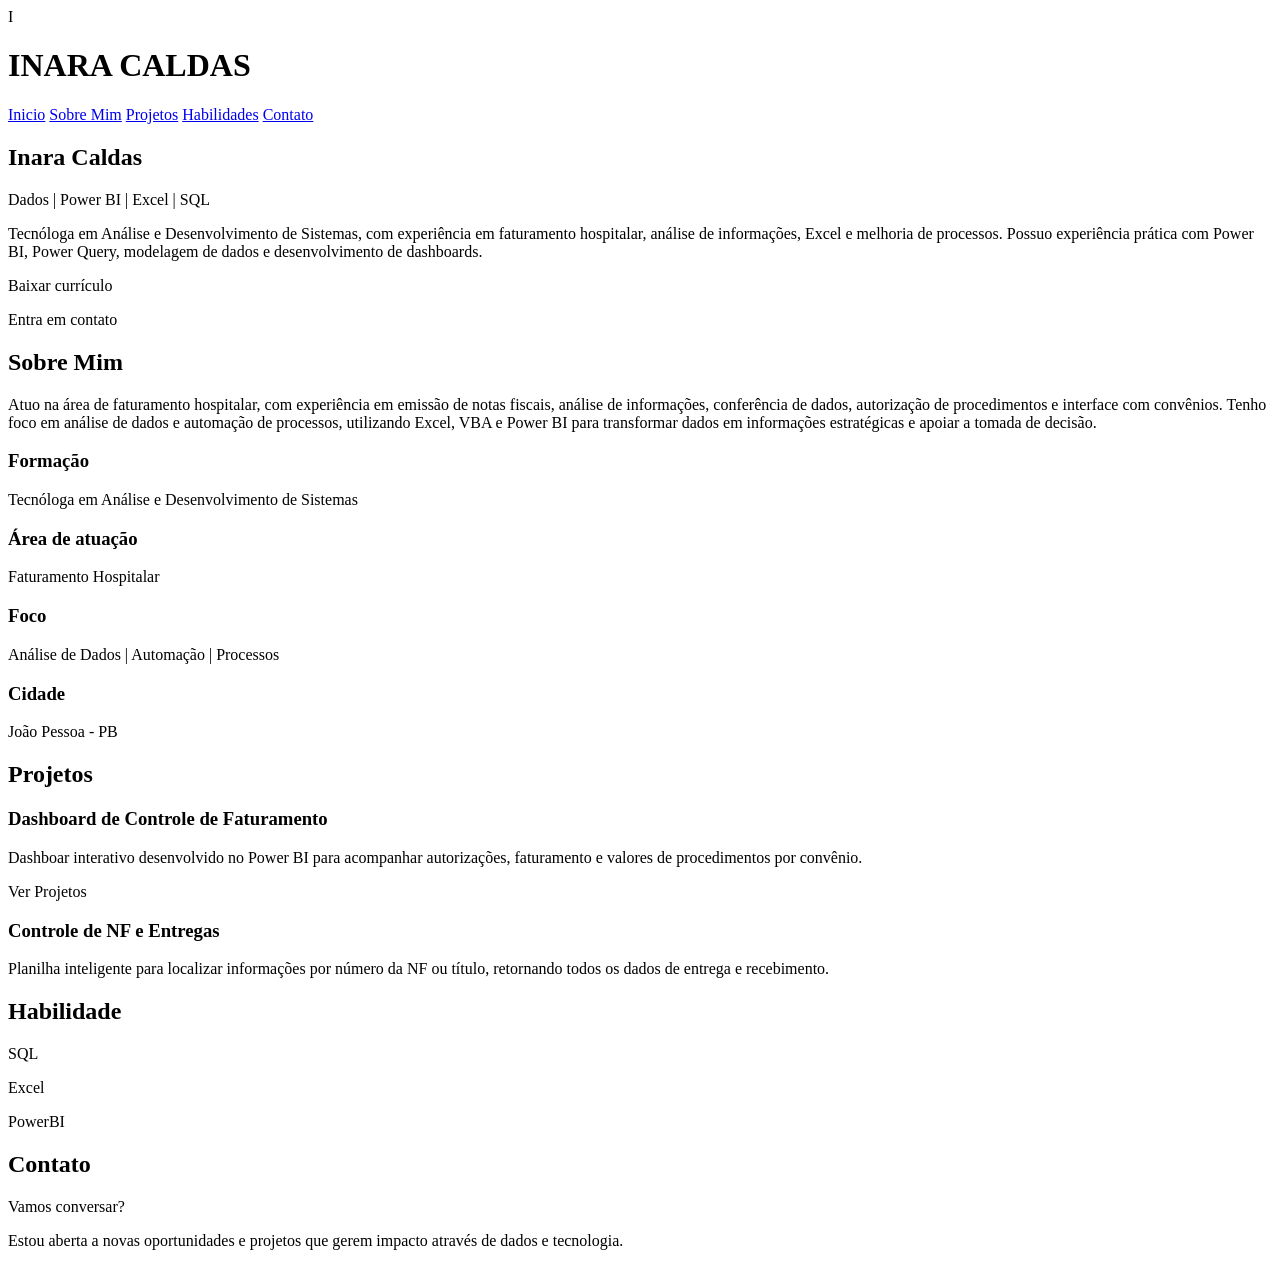
==== index.html @ 7bb5944d "Organiza estrutura HTML do portfolio" ====
<!DOCTYPE html>
<html lang="pt-br">
    I
<head>
    <meta charset="UTF-8">
    <meta name="viewport" content="width=device-width, initial-scale=1.0">
    <title>Document</title>
</head>
<body>
    <header>
        <h1>INARA CALDAS</h1>
        <nav>
            <a href="#inicio">Inicio</a>
            <a href="#sobre">Sobre Mim</a>
            <a href="#projetos">Projetos</a>
            <a href="#habilidades">Habilidades</a>
            <a href="#contato">Contato</a>
        </nav>
        
    
    </header>

    <main>
        <section id="inicio">
            <h2>Inara Caldas</h2>
            <p>Dados | Power BI | Excel | SQL</p>
            <p>Tecnóloga em Análise e Desenvolvimento de Sistemas, com experiência em faturamento hospitalar, análise de informações, Excel e melhoria de processos. Possuo experiência prática com Power BI, Power Query, modelagem de dados e desenvolvimento de dashboards. </p>
            <p>Baixar currículo</p> <p>Entra em contato</p>
        </section>
        <!-- Página 2 -->
        <section id="sobre">
            <h2>Sobre Mim</h2>
            <p>Atuo na área de faturamento hospitalar, com experiência em emissão de notas fiscais, análise de informações, conferência de dados, autorização de procedimentos e interface com convênios.
            Tenho foco em análise de dados e automação de processos, utilizando Excel, VBA e Power BI para transformar dados em informações estratégicas e apoiar a tomada de decisão.</p>
            <h3>Formação</h3>
            <p>Tecnóloga em Análise e Desenvolvimento de Sistemas</p>
            <h3>Área de atuação</h3>
            <p>Faturamento Hospitalar</p>
            <h3>Foco</h3>
            <p>Análise de Dados | Automação | Processos</p>
            <h3>Cidade</h3>
            <p>João Pessoa - PB</p>
        </section>
        <!-- Página 3 -->
         <section id="projetos">
             <h2>Projetos</h2>
                     <h3>Dashboard de Controle de Faturamento</h3>
                     <p>Dashboar interativo desenvolvido no Power BI para acompanhar autorizações, faturamento e valores de procedimentos por convênio.</p>
                     <p> Ver Projetos</p>
                     <h3>Controle de NF e Entregas</h3>
                     <p>Planilha inteligente para localizar informações por número da NF ou título, retornando todos os dados de entrega e recebimento.</p>
         </section>
        
        <!-- Página 4 -->
         <section id="habilidades">
             <h2>Habilidade</h2>
             <p>SQL</p>
             <p>Excel</p>
             <p>PowerBI</p>
         </section>
    </main>
        
    <!-- Página 5 -->
     <footer id="contato">
         <h2>Contato</h2>
            <p>Vamos conversar?</p>
            <p>Estou aberta a novas oportunidades e projetos que gerem impacto através de dados e tecnologia.</p>
     </footer>







</body>
</html>
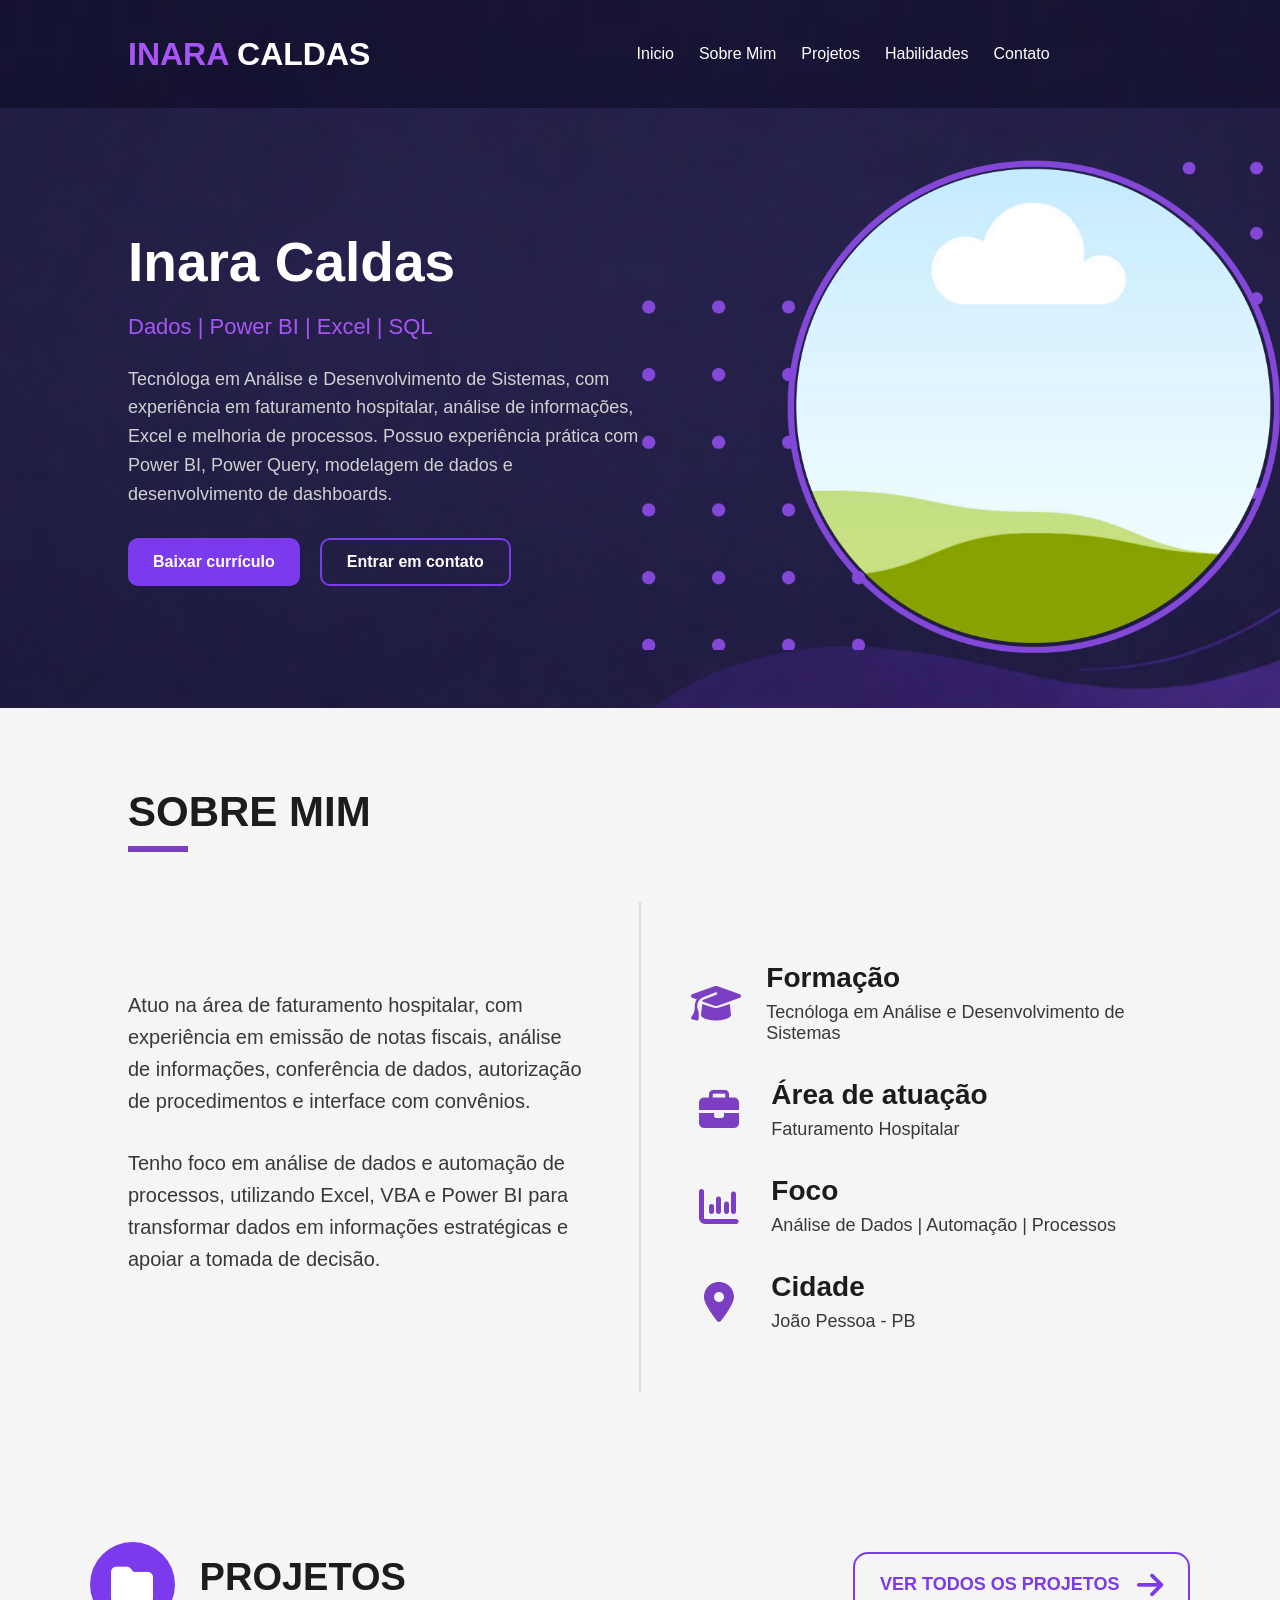
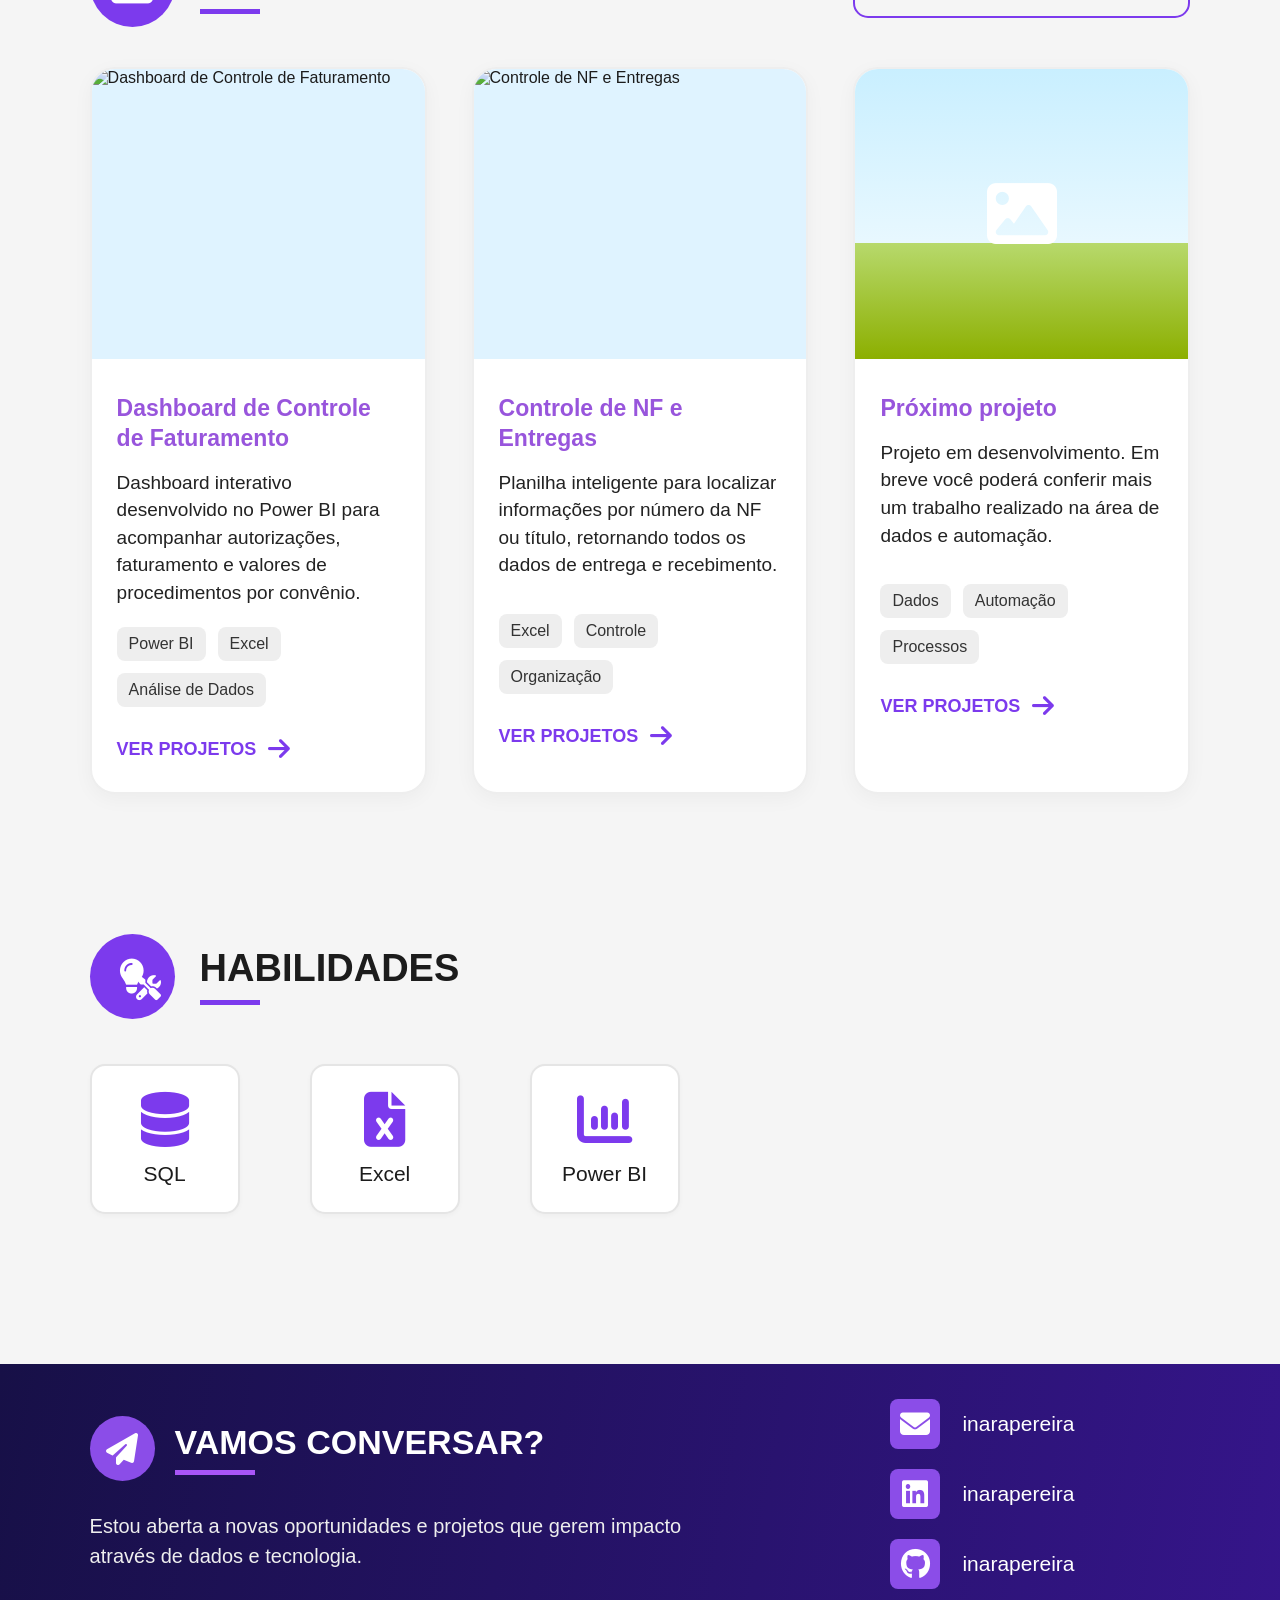
==== commit 83bf3d25: "feat: cria seção de habilidades e contato do portfólio" ====
--- a/index.html
+++ b/index.html
@@ -1,71 +1,328 @@
 <!DOCTYPE html>
 <html lang="pt-br">
-    I
 <head>
     <meta charset="UTF-8">
     <meta name="viewport" content="width=device-width, initial-scale=1.0">
-    <title>Document</title>
+    <title>Inara Caldas | Portfólio</title>
+    <link rel="stylesheet" href="https://cdnjs.cloudflare.com/ajax/libs/font-awesome/6.5.2/css/all.min.css">
+    <link rel="stylesheet" href="css/style.css">
+    
 </head>
 <body>
     <header>
-        <h1>INARA CALDAS</h1>
-        <nav>
-            <a href="#inicio">Inicio</a>
-            <a href="#sobre">Sobre Mim</a>
-            <a href="#projetos">Projetos</a>
-            <a href="#habilidades">Habilidades</a>
-            <a href="#contato">Contato</a>
-        </nav>
+        <h1><span id="inara">INARA</span> CALDAS</h1>
+       
+            <nav>
+                <a href="#inicio">Inicio</a>
+                <a href="#sobre">Sobre Mim</a>
+                <a href="#projetos">Projetos</a>
+                <a href="#habilidades">Habilidades</a>
+                <a href="#contato">Contato</a>
+            </nav>
+        
         
     
     </header>
 
     <main>
-        <section id="inicio">
-            <h2>Inara Caldas</h2>
-            <p>Dados | Power BI | Excel | SQL</p>
-            <p>Tecnóloga em Análise e Desenvolvimento de Sistemas, com experiência em faturamento hospitalar, análise de informações, Excel e melhoria de processos. Possuo experiência prática com Power BI, Power Query, modelagem de dados e desenvolvimento de dashboards. </p>
-            <p>Baixar currículo</p> <p>Entra em contato</p>
-        </section>
+            <section id="inicio">
+                <div class="hero-conteudo">
+                    <h2>Inara Caldas</h2>
+                    <p>Dados | Power BI | Excel | SQL</p>
+                    <p>Tecnóloga em Análise e Desenvolvimento de Sistemas, com experiência em faturamento hospitalar, análise de informações, Excel e melhoria de processos. Possuo experiência prática com Power BI, Power Query, modelagem de dados e desenvolvimento de dashboards. </p>
+                    <div class="botoes">
+                        <a href="arquivos/Inara Pereira de Caldas - Dados.pdf" download="Inara" class="btn-curriculo">Baixar currículo</a>
+                        <a href="https://api.whatsapp.com/send/?phone=5583999500396&text&type=phone_number&app_absent=0" target="_blank" type="cell" class="btn-contato">Entrar em contato</a>
+                    </div>
+                </div>
+
+                <div  class="hero-imagem">
+                    <div class="foto">
+                        <img src="" alt="">
+                    </div>
+
+                </div>
+            </section>
         <!-- Página 2 -->
-        <section id="sobre">
-            <h2>Sobre Mim</h2>
-            <p>Atuo na área de faturamento hospitalar, com experiência em emissão de notas fiscais, análise de informações, conferência de dados, autorização de procedimentos e interface com convênios.
-            Tenho foco em análise de dados e automação de processos, utilizando Excel, VBA e Power BI para transformar dados em informações estratégicas e apoiar a tomada de decisão.</p>
-            <h3>Formação</h3>
-            <p>Tecnóloga em Análise e Desenvolvimento de Sistemas</p>
-            <h3>Área de atuação</h3>
-            <p>Faturamento Hospitalar</p>
-            <h3>Foco</h3>
-            <p>Análise de Dados | Automação | Processos</p>
-            <h3>Cidade</h3>
-            <p>João Pessoa - PB</p>
-        </section>
-        <!-- Página 3 -->
-         <section id="projetos">
-             <h2>Projetos</h2>
-                     <h3>Dashboard de Controle de Faturamento</h3>
-                     <p>Dashboar interativo desenvolvido no Power BI para acompanhar autorizações, faturamento e valores de procedimentos por convênio.</p>
-                     <p> Ver Projetos</p>
-                     <h3>Controle de NF e Entregas</h3>
-                     <p>Planilha inteligente para localizar informações por número da NF ou título, retornando todos os dados de entrega e recebimento.</p>
-         </section>
+            <section id="sobre">
+
+    <div class="titulo-sobre">
+        <h2>Sobre Mim</h2>
+        <span></span>
+    </div>
+
+    <div class="sobre-container">
+
+        <div class="sobre-texto">
+            <p>
+                Atuo na área de faturamento hospitalar, com experiência
+                em emissão de notas fiscais, análise de informações,
+                conferência de dados, autorização de procedimentos e
+                interface com convênios.
+            </p>
+
+            <p>
+                Tenho foco em análise de dados e automação de processos,
+                utilizando Excel, VBA e Power BI para transformar dados
+                em informações estratégicas e apoiar a tomada de decisão.
+            </p>
+        </div>
+
+        <div class="linha"></div>
+
+        <div class="sobre-informacoes">
+
+            <div class="informacao">
+
+                <i class="fa-solid fa-graduation-cap"></i>
+                    <div>
+                        <h3>Formação</h3>
+                        <p>Tecnóloga em Análise e Desenvolvimento de Sistemas</p>
+                    </div>
+            </div>
+
+            <div class="informacao">
+                
+                <i class="fa-solid fa-briefcase"></i>
+                        <div>
+                            <h3>Área de atuação</h3>
+                            <p>Faturamento Hospitalar</p>
+                        </div>
+            </div>
+
+            <div class="informacao">
+                 <i class="fa-solid fa-chart-column"></i>
+                    <div>
+                        <h3>Foco</h3>
+                        <p>Análise de Dados | Automação | Processos</p>
+                    </div>
+            </div>
+
+            <div class="informacao">
+                <i class="fa-solid fa-location-dot"></i>
+                    <div>
+                        <h3>Cidade</h3>
+                        <p>João Pessoa - PB</p>
+                    </div>
+            </div>
+
+        </div>
+
+    </div>
+
+            </section>
+                  
+            <!-- Página 3 -->
+            <section id="projetos">
+
+            <div class="projetos-header">
+
+                <div class="titulo-projetos">
+                    <div class="icone-pasta">
+                        <i class="fa-solid fa-folder"></i>
+                    </div>
+
+                    <div>
+                        <h2>PROJETOS</h2>
+                        <span></span>
+                    </div>
+                </div>
+
+                <a href="#" class="btn-todos">
+                    VER TODOS OS PROJETOS
+                    <i class="fa-solid fa-arrow-right"></i>
+                </a>
+
+            </div>
+
+
+            <div class="projetos-container">
+
+                <!-- Projeto 1 -->
+                <article class="projeto-card">
+
+                    <div class="projeto-imagem">
+                        <img src="img/dashboard.png" alt="Dashboard de Controle de Faturamento">
+                    </div>
+
+                    <div class="projeto-conteudo">
+
+                        <h3>Dashboard de Controle de Faturamento</h3>
+
+                        <p>
+                            Dashboard interativo desenvolvido no Power BI para acompanhar
+                            autorizações, faturamento e valores de procedimentos por convênio.
+                        </p>
+
+                        <div class="tags">
+                            <span>Power BI</span>
+                            <span>Excel</span>
+                            <span>Análise de Dados</span>
+                        </div>
+
+                        <a href="#" class="ver-projeto">
+                            VER PROJETOS
+                            <i class="fa-solid fa-arrow-right"></i>
+                        </a>
+
+                    </div>
+
+                </article>
+
+
+                <!-- Projeto 2 -->
+                <article class="projeto-card">
+
+                    <div class="projeto-imagem">
+                        <img src="img/controle-nf.png" alt="Controle de NF e Entregas">
+                    </div>
+
+                    <div class="projeto-conteudo">
+
+                        <h3>Controle de NF e Entregas</h3>
+
+                        <p>
+                            Planilha inteligente para localizar informações por número da NF
+                            ou título, retornando todos os dados de entrega e recebimento.
+                        </p>
+
+                        <div class="tags">
+                            <span>Excel</span>
+                            <span>Controle</span>
+                            <span>Organização</span>
+                        </div>
+
+                        <a href="#" class="ver-projeto">
+                            VER PROJETOS
+                            <i class="fa-solid fa-arrow-right"></i>
+                        </a>
+
+                    </div>
+
+                </article>
+
+
+                <!-- Projeto 3 -->
+                <article class="projeto-card">
+
+                    <div class="projeto-imagem projeto-placeholder">
+                        <i class="fa-solid fa-image"></i>
+                    </div>
+
+                    <div class="projeto-conteudo">
+
+                        <h3>Próximo projeto</h3>
+
+                        <p>
+                            Projeto em desenvolvimento. Em breve você poderá conferir
+                            mais um trabalho realizado na área de dados e automação.
+                        </p>
+
+                        <div class="tags">
+                            <span>Dados</span>
+                            <span>Automação</span>
+                            <span>Processos</span>
+                        </div>
+
+                        <a href="#" class="ver-projeto">
+                            VER PROJETOS
+                            <i class="fa-solid fa-arrow-right"></i>
+                        </a>
+
+                    </div>
+
+                </article>
+
+            </div>
+
+            </section>
         
         <!-- Página 4 -->
-         <section id="habilidades">
-             <h2>Habilidade</h2>
-             <p>SQL</p>
-             <p>Excel</p>
-             <p>PowerBI</p>
-         </section>
+        <section id="habilidades">
+
+            <div class="titulo-habilidades">
+
+                <div class="icone-habilidades">
+                    <i class="fa-solid fa-lightbulb"></i>
+                    <i class="fa-solid fa-screwdriver-wrench"></i>
+                </div>
+
+                <div>
+                    <h2>HABILIDADES</h2>
+                    <span></span>
+                </div>
+
+            </div>
+
+
+            <div class="habilidades-container">
+
+                <div class="habilidade">
+                    <i class="fa-solid fa-database"></i>
+                    <p>SQL</p>
+                </div>
+
+                <div class="habilidade">
+                    <i class="fa-solid fa-file-excel"></i>
+                    <p>Excel</p>
+                </div>
+
+                <div class="habilidade">
+                    <i class="fa-solid fa-chart-column"></i>
+                    <p>Power BI</p>
+                </div>
+
+            </div>
+
+        </section>
     </main>
         
     <!-- Página 5 -->
-     <footer id="contato">
-         <h2>Contato</h2>
-            <p>Vamos conversar?</p>
-            <p>Estou aberta a novas oportunidades e projetos que gerem impacto através de dados e tecnologia.</p>
-     </footer>
+<footer id="contato">
+
+    <div class="contato-esquerda">
+
+        <div class="titulo-contato">
+
+            <div class="icone-contato">
+                <i class="fa-solid fa-paper-plane"></i>
+            </div>
+
+            <div>
+                <h2>VAMOS CONVERSAR?</h2>
+                <span></span>
+            </div>
+
+        </div>
+
+        <p>
+            Estou aberta a novas oportunidades e projetos que
+            gerem impacto através de dados e tecnologia.
+        </p>
+
+    </div>
+
+
+    <div class="contato-direita">
+
+        <a href="mailto:inarapereira@gmail.com">
+            <i class="fa-solid fa-envelope"></i>
+            <span>inarapereira</span>
+        </a>
+
+        <a href="#" target="_blank">
+            <i class="fa-brands fa-linkedin"></i>
+            <span>inarapereira</span>
+        </a>
+
+        <a href="#" target="_blank">
+            <i class="fa-brands fa-github"></i>
+            <span>inarapereira</span>
+        </a>
+
+    </div>
+
+</footer>
 
 
 
--- a/css/style.css
+++ b/css/style.css
@@ -0,0 +1,837 @@
+* {
+    margin: 0;
+    padding: 0;
+    box-sizing: border-box;
+}
+
+body {
+    background-color: #12051f;
+    color: white;
+    font-family: Arial, sans-serif;
+}
+
+header {
+    display: flex;
+    justify-content: space-between;
+    align-items: center;
+
+    padding: 20px 10%;
+}
+nav {
+    display: flex;
+    gap: 25px;
+}
+
+
+
+nav a {
+    color: white;
+    text-decoration: none;
+    font-size: 16px;
+    transition: 0.3s;
+}
+
+nav a:hover {
+    color: #a855f7;
+}
+* {
+    margin: 0;
+    padding: 0;
+    box-sizing: border-box;
+}
+
+body {
+    background: #0f061b;
+    color: white;
+    font-family: Arial, sans-serif;
+}
+
+nav {
+    display: flex;
+    justify-content: space-between;
+    align-items: center;
+    padding: 25px 10%;
+}
+
+nav a {
+    color: white;
+    text-decoration: none;
+    font-size: 16px;
+    transition: 0.3s;
+}
+
+nav a:hover {
+    color: #a855f7;
+}
+header{
+    background-image: url(img/1.png);
+}
+#inara{
+    color: #a855f7;
+}
+#inicio {
+    background-image: url(img/2.png);
+    background-size: cover;
+    background-position: center;
+    background-repeat: no-repeat;
+
+    min-height: 600px;
+
+    display: flex;
+    align-items: center;
+
+    padding: 80px 10%;
+}   
+
+.hero-conteudo {
+    width: 50%;
+}
+.hero-conteudo h2 {
+    font-size: 55px;
+    margin-bottom: 20px;
+}
+.hero-conteudo p:first-of-type {
+    color: #a855f7;
+    font-size: 22px;
+    margin-bottom: 25px;
+}
+
+.hero-conteudo p:nth-of-type(2) {
+    font-size: 18px;
+    line-height: 1.6;
+    max-width: 650px;
+    margin-bottom: 30px;
+    color: #d1d1d1;
+}
+
+.botoes {
+    display: flex;
+    gap: 20px;
+}
+
+.btn-curriculo {
+    background-color: #7c3aed;
+    color: white;
+    text-decoration: none;
+
+    padding: 15px 25px;
+    border-radius: 10px;
+
+    font-weight: bold;
+}
+.btn-contato {
+    color: white;
+    text-decoration: none;
+
+    border: 2px solid #7c3aed;
+    padding: 13px 25px;
+    border-radius: 10px;
+
+    font-weight: bold;
+}
+#sobre,
+#projetos,
+#habilidades {
+    padding: 80px 10%;
+}
+
+#sobre {
+    background-color: #f5f5f5;
+    color: #1c1c1c;
+
+    padding: 80px 10%;
+}
+
+.titulo-sobre {
+    margin-bottom: 50px;
+}
+
+.titulo-sobre h2 {
+    font-size: 42px;
+    text-transform: uppercase;
+}
+
+.titulo-sobre span {
+    display: block;
+
+    width: 60px;
+    height: 6px;
+
+    background-color: #7c3fc4;
+
+    margin-top: 10px;
+}
+
+.sobre-container {
+    display: flex;
+    gap: 50px;
+    align-items: center;
+}
+
+.sobre-texto {
+    width: 50%;
+}
+
+.sobre-texto p {
+    font-size: 20px;
+    line-height: 1.6;
+
+    margin-bottom: 30px;
+
+    color: #383838;
+}
+
+.linha {
+    width: 3px;
+    height: 490px;
+
+    background-color: #dddddd;
+}
+
+.sobre-informacoes {
+    width: 50%;
+
+    display: flex;
+    flex-direction: column;
+    gap: 35px;
+}
+
+.informacao h3 {
+    font-size: 28px;
+
+    margin-bottom: 8px;
+
+    color: #1c1c1c;
+}
+
+.informacao p {
+    font-size: 18px;
+
+    color: #383838;
+}
+
+.informacao {
+    display: flex;
+    align-items: center;
+    gap: 25px;
+}
+
+.informacao i {
+    color: #7c3fc4;
+    font-size: 40px;
+    width: 55px;
+    text-align: center;
+}
+
+/* =========================
+   PROJETOS
+========================= */
+
+#projetos {
+    background-color: #f5f5f5;
+    color: #1c1c1c;
+    padding: 70px 7%;
+}
+
+
+/* Cabeçalho */
+
+.projetos-header {
+    display: flex;
+    justify-content: space-between;
+    align-items: center;
+    margin-bottom: 40px;
+}
+
+
+.titulo-projetos {
+    display: flex;
+    align-items: center;
+    gap: 25px;
+}
+
+
+.icone-pasta {
+    width: 85px;
+    height: 85px;
+
+    background-color: #7c3aed;
+    border-radius: 50%;
+
+    display: flex;
+    align-items: center;
+    justify-content: center;
+}
+
+
+.icone-pasta i {
+    color: white;
+    font-size: 42px;
+}
+
+
+.titulo-projetos h2 {
+    font-size: 38px;
+    margin: 0;
+    font-weight: 800;
+}
+
+
+.titulo-projetos span {
+    display: block;
+
+    width: 60px;
+    height: 5px;
+
+    background-color: #7c3aed;
+
+    margin-top: 10px;
+}
+
+
+/* Botão todos os projetos */
+
+.btn-todos {
+    display: flex;
+    align-items: center;
+    gap: 18px;
+
+    border: 2px solid #7c3aed;
+
+    padding: 16px 25px;
+
+    border-radius: 15px;
+
+    color: #7c3aed;
+
+    text-decoration: none;
+
+    font-size: 18px;
+    font-weight: bold;
+
+    transition: 0.3s;
+}
+
+
+.btn-todos i {
+    font-size: 30px;
+}
+
+
+.btn-todos:hover {
+    background-color: #7c3aed;
+    color: white;
+}
+
+
+/* Container dos cards */
+
+.projetos-container {
+    display: grid;
+
+    grid-template-columns: repeat(3, 1fr);
+
+    gap: 45px;
+
+    max-width: 1450px;
+
+    margin: auto;
+}
+
+
+/* Card */
+
+.projeto-card {
+    background-color: #ffffff;
+
+    border: 2px solid #eeeeee;
+
+    border-radius: 25px;
+
+    overflow: hidden;
+
+    box-shadow: 0 5px 20px rgba(0, 0, 0, 0.04);
+
+    transition: 0.3s;
+}
+
+
+.projeto-card:hover {
+    transform: translateY(-8px);
+
+    box-shadow: 0 15px 35px rgba(0, 0, 0, 0.10);
+}
+
+
+/* Imagem */
+
+.projeto-imagem {
+    width: 100%;
+    height: 290px;
+
+    background-color: #dff3ff;
+
+    overflow: hidden;
+}
+
+
+.projeto-imagem img {
+    width: 100%;
+    height: 100%;
+
+    object-fit: cover;
+
+    display: block;
+}
+
+
+/* Placeholder */
+
+.projeto-placeholder {
+    display: flex;
+
+    align-items: center;
+    justify-content: center;
+
+    color: #ffffff;
+
+    font-size: 70px;
+
+    background: linear-gradient(
+        180deg,
+        #c9efff 0%,
+        #e8f8ff 60%,
+        #b7d96c 60%,
+        #8caf00 100%
+    );
+}
+
+
+/* Conteúdo */
+
+.projeto-conteudo {
+    padding: 35px 25px 30px;
+}
+
+
+.projeto-conteudo h3 {
+    color: #9855dc;
+
+    font-size: 23px;
+
+    line-height: 1.3;
+
+    margin-bottom: 15px;
+}
+
+
+.projeto-conteudo p {
+    color: #222222;
+
+    font-size: 19px;
+
+    line-height: 1.45;
+
+    min-height: 125px;
+
+    margin-bottom: 20px;
+}
+
+
+/* Tags */
+
+.tags {
+    display: flex;
+
+    flex-wrap: wrap;
+
+    gap: 12px;
+
+    margin-bottom: 30px;
+}
+
+
+.tags span {
+    background-color: #eeeeee;
+
+    color: #333333;
+
+    padding: 8px 12px;
+
+    border-radius: 8px;
+
+    font-size: 16px;
+}
+
+
+/* Link */
+
+.ver-projeto {
+    display: inline-flex;
+
+    align-items: center;
+
+    gap: 12px;
+
+    color: #7c3aed;
+
+    text-decoration: none;
+
+    font-size: 18px;
+
+    font-weight: bold;
+}
+
+
+.ver-projeto i {
+    font-size: 25px;
+
+    transition: 0.3s;
+}
+
+
+.ver-projeto:hover i {
+    transform: translateX(7px);
+}
+
+
+/* =========================
+   RESPONSIVIDADE
+========================= */
+
+@media (max-width: 1000px) {
+
+    .projetos-container {
+        grid-template-columns: repeat(2, 1fr);
+    }
+
+}
+
+
+@media (max-width: 700px) {
+
+    #projetos {
+        padding: 50px 6%;
+    }
+
+    .projetos-header {
+        flex-direction: column;
+        align-items: flex-start;
+        gap: 30px;
+    }
+
+    .titulo-projetos h2 {
+        font-size: 30px;
+    }
+
+    .icone-pasta {
+        width: 65px;
+        height: 65px;
+    }
+
+    .icone-pasta i {
+        font-size: 30px;
+    }
+
+    .projetos-container {
+        grid-template-columns: 1fr;
+    }
+
+    .projeto-imagem {
+        height: 240px;
+    }
+
+}
+
+/* =========================
+   HABILIDADES
+========================= */
+
+#habilidades {
+    background-color: #f5f5f5;
+    color: #1c1c1c;
+
+    padding: 70px 7%;
+
+    min-height: 500px;
+}
+
+
+/* Título */
+
+.titulo-habilidades {
+    display: flex;
+    align-items: center;
+
+    gap: 25px;
+
+    margin-bottom: 45px;
+}
+
+
+.icone-habilidades {
+    position: relative;
+
+    width: 85px;
+    height: 85px;
+
+    background-color: #7c3aed;
+
+    border-radius: 50%;
+
+    display: flex;
+    align-items: center;
+    justify-content: center;
+}
+
+
+.icone-habilidades .fa-lightbulb {
+    color: white;
+
+    font-size: 35px;
+}
+
+
+.icone-habilidades .fa-screwdriver-wrench {
+    position: absolute;
+
+    color: white;
+
+    font-size: 25px;
+
+    bottom: 18px;
+    right: 14px;
+}
+
+
+.titulo-habilidades h2 {
+    font-size: 38px;
+
+    font-weight: 800;
+
+    margin: 0;
+}
+
+
+.titulo-habilidades span {
+    display: block;
+
+    width: 60px;
+    height: 5px;
+
+    background-color: #7c3aed;
+
+    margin-top: 10px;
+}
+
+
+/* Cards */
+
+.habilidades-container {
+    display: flex;
+
+    gap: 70px;
+
+    align-items: center;
+}
+
+
+.habilidade {
+    width: 150px;
+    height: 150px;
+
+    border: 2px solid #e5e5e5;
+
+    border-radius: 15px;
+
+    background-color: #ffffff;
+
+    display: flex;
+
+    flex-direction: column;
+
+    justify-content: center;
+
+    align-items: center;
+
+    gap: 15px;
+
+    box-shadow: 0 2px 5px rgba(0,0,0,0.03);
+
+    transition: 0.3s;
+}
+
+
+.habilidade:hover {
+    transform: translateY(-6px);
+
+    box-shadow: 0 10px 25px rgba(0,0,0,0.10);
+}
+
+
+.habilidade i {
+    font-size: 55px;
+
+    color: #7c3aed;
+}
+
+
+.habilidade p {
+    font-size: 21px;
+
+    color: #1c1c1c;
+
+    margin: 0;
+}
+
+/* =========================
+   CONTATO / FOOTER
+========================= */
+
+#contato {
+    background: linear-gradient(
+        100deg,
+        #171047,
+        #35158a
+    );
+
+    color: white;
+
+    min-height: 260px;
+
+    padding: 20px 7%;
+
+    display: flex;
+
+    justify-content: space-between;
+
+    align-items: center;
+
+    gap: 50px;
+}
+
+
+/* Lado esquerdo */
+
+.contato-esquerda {
+    max-width: 650px;
+}
+
+
+.titulo-contato {
+    display: flex;
+
+    align-items: center;
+
+    gap: 20px;
+
+    margin-bottom: 30px;
+}
+
+
+.icone-contato {
+    width: 65px;
+    height: 65px;
+
+    background-color: #8b4de8;
+
+    border-radius: 50%;
+
+    display: flex;
+
+    align-items: center;
+    justify-content: center;
+}
+
+
+.icone-contato i {
+    font-size: 32px;
+
+    color: white;
+}
+
+
+.titulo-contato h2 {
+    font-size: 34px;
+
+    margin: 0;
+
+    font-weight: 800;
+}
+
+
+.titulo-contato span {
+    display: block;
+
+    width: 80px;
+    height: 5px;
+
+    background-color: #a855f7;
+
+    margin-top: 8px;
+}
+
+
+.contato-esquerda > p {
+    font-size: 20px;
+
+    line-height: 1.5;
+
+    color: #eeeeee;
+
+    margin: 0;
+
+    max-width: 600px;
+}
+
+
+/* Lado direito */
+
+.contato-direita {
+    display: flex;
+
+    flex-direction: column;
+
+    gap: 20px;
+
+    min-width: 300px;
+}
+
+
+.contato-direita a {
+    display: flex;
+
+    align-items: center;
+
+    gap: 22px;
+
+    color: white;
+
+    text-decoration: none;
+
+    font-size: 21px;
+
+    transition: 0.3s;
+}
+
+
+.contato-direita a:hover {
+    color: #c084fc;
+}
+
+
+.contato-direita i {
+    width: 50px;
+    height: 50px;
+
+    display: flex;
+
+    align-items: center;
+    justify-content: center;
+
+    background-color: #8b4de8;
+
+    border-radius: 8px;
+
+    font-size: 30px;
+}
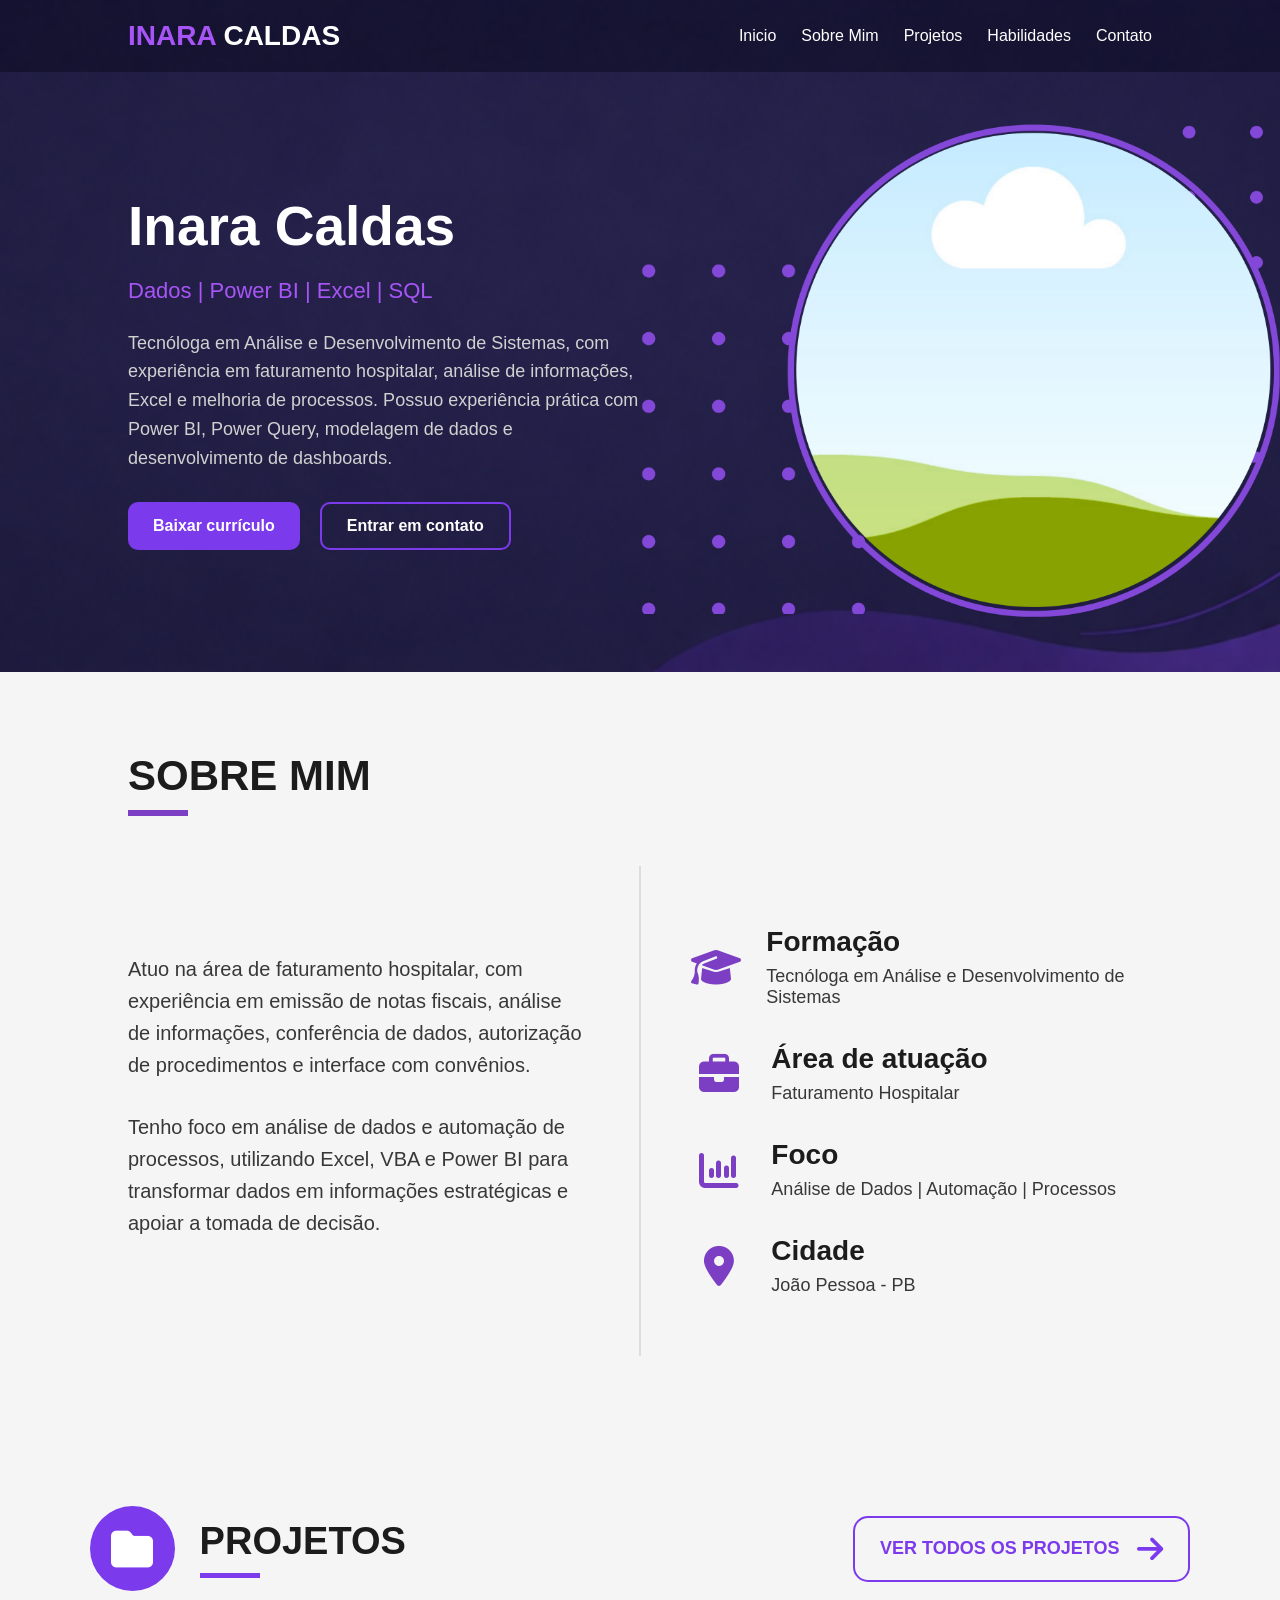
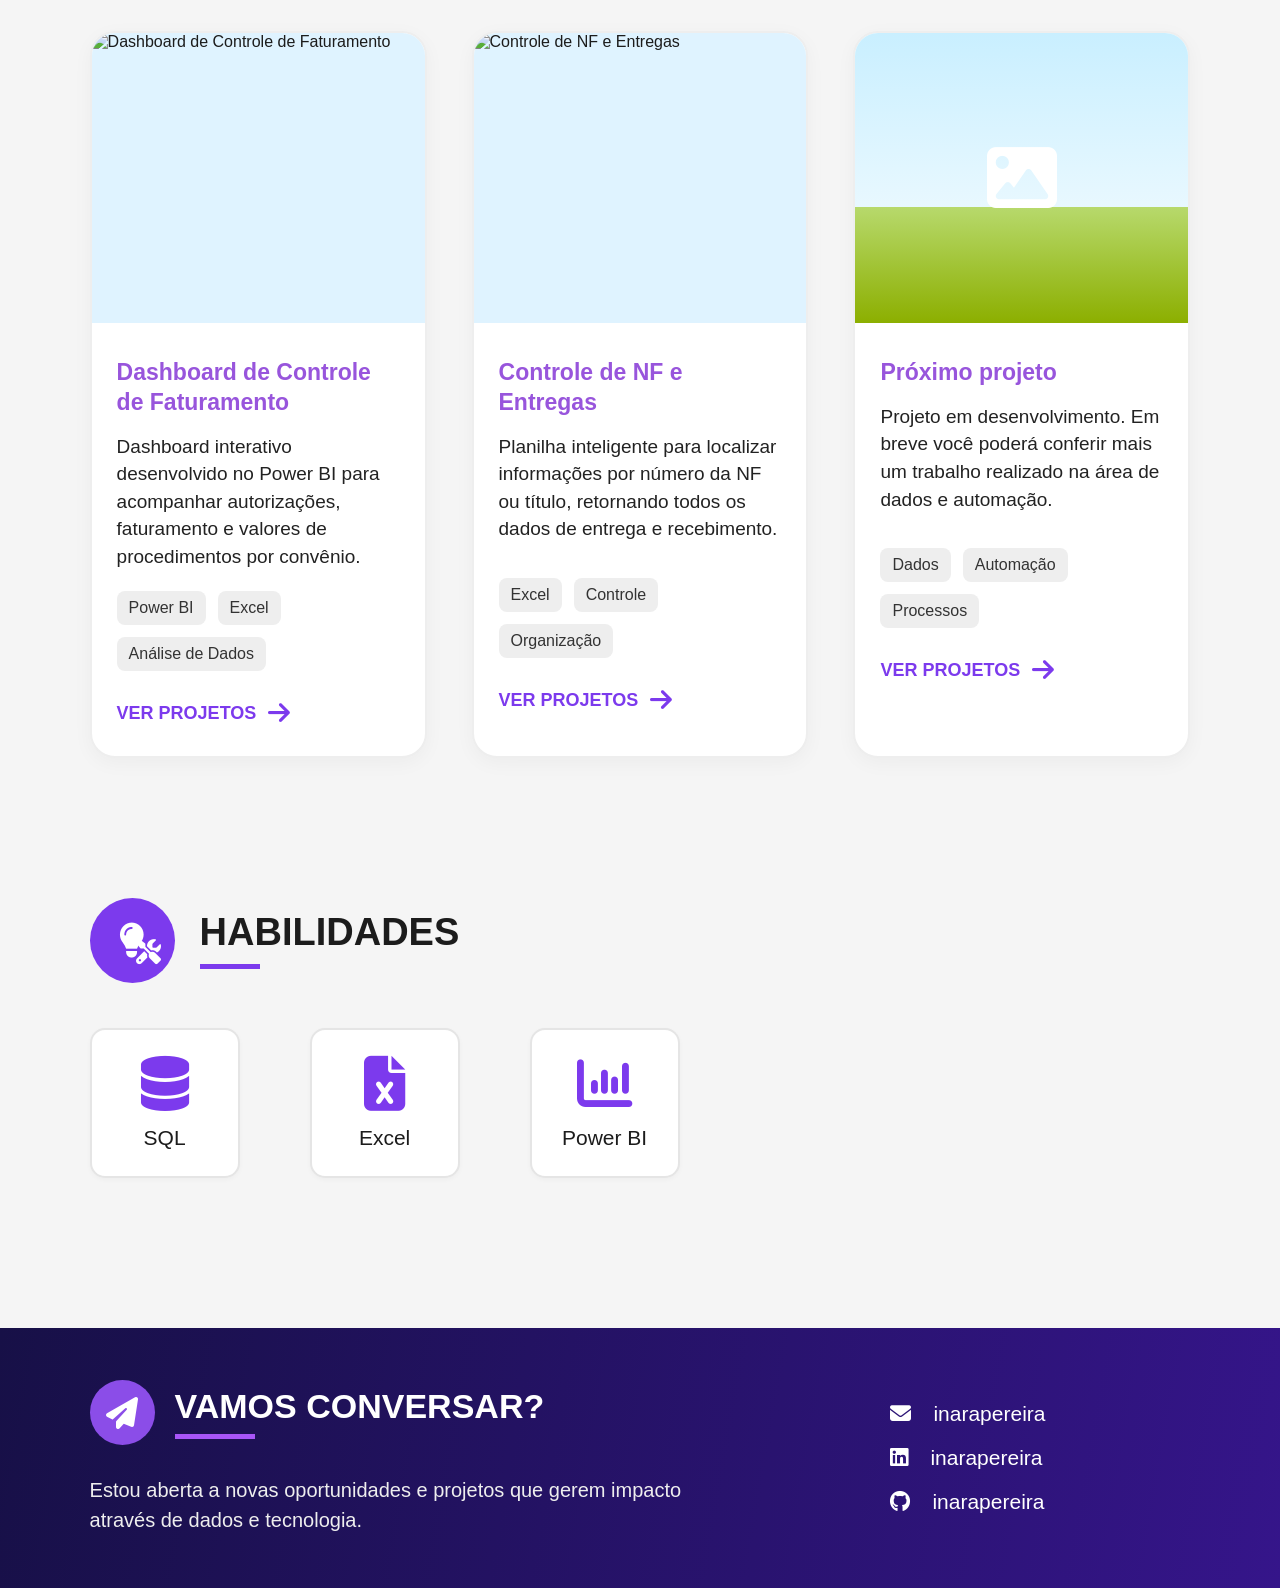
==== commit 92b180ee: "Adicionado o favicon" ====
--- a/index.html
+++ b/index.html
@@ -6,6 +6,7 @@
     <title>Inara Caldas | Portfólio</title>
     <link rel="stylesheet" href="https://cdnjs.cloudflare.com/ajax/libs/font-awesome/6.5.2/css/all.min.css">
     <link rel="stylesheet" href="css/style.css">
+    <link rel="shortcut icon" href="favicon.png" type="image/x-icon">
     
 </head>
 <body>
@@ -331,4 +332,4 @@
 
 
 </body>
-</html>+</html>
--- a/css/style.css
+++ b/css/style.css
@@ -1,14 +1,28 @@
+/* =========================
+   CONFIGURAÇÕES GERAIS
+========================= */
+
 * {
     margin: 0;
     padding: 0;
     box-sizing: border-box;
 }
 
+html {
+    scroll-behavior: smooth;
+}
+
 body {
-    background-color: #12051f;
+    background-color: #0f061b;
     color: white;
     font-family: Arial, sans-serif;
-}
+    overflow-x: hidden;
+}
+
+
+/* =========================
+   CABEÇALHO
+========================= */
 
 header {
     display: flex;
@@ -16,61 +30,45 @@
     align-items: center;
 
     padding: 20px 10%;
-}
+
+    background-image: url("img/1.png");
+    background-size: cover;
+    background-position: center;
+}
+
+header h1 {
+    font-size: 28px;
+}
+
+#inara {
+    color: #a855f7;
+}
+
 nav {
     display: flex;
     gap: 25px;
 }
 
-
-
 nav a {
     color: white;
     text-decoration: none;
+
     font-size: 16px;
+
     transition: 0.3s;
 }
 
 nav a:hover {
     color: #a855f7;
 }
-* {
-    margin: 0;
-    padding: 0;
-    box-sizing: border-box;
-}
-
-body {
-    background: #0f061b;
-    color: white;
-    font-family: Arial, sans-serif;
-}
-
-nav {
-    display: flex;
-    justify-content: space-between;
-    align-items: center;
-    padding: 25px 10%;
-}
-
-nav a {
-    color: white;
-    text-decoration: none;
-    font-size: 16px;
-    transition: 0.3s;
-}
-
-nav a:hover {
-    color: #a855f7;
-}
-header{
-    background-image: url(img/1.png);
-}
-#inara{
-    color: #a855f7;
-}
+
+
+/* =========================
+   INÍCIO
+========================= */
+
 #inicio {
-    background-image: url(img/2.png);
+    background-image: url("img/2.png");
     background-size: cover;
     background-position: center;
     background-repeat: no-repeat;
@@ -81,28 +79,39 @@
     align-items: center;
 
     padding: 80px 10%;
-}   
+}
 
 .hero-conteudo {
     width: 50%;
 }
+
 .hero-conteudo h2 {
     font-size: 55px;
     margin-bottom: 20px;
 }
+
 .hero-conteudo p:first-of-type {
     color: #a855f7;
+
     font-size: 22px;
+
     margin-bottom: 25px;
 }
 
 .hero-conteudo p:nth-of-type(2) {
     font-size: 18px;
+
     line-height: 1.6;
+
     max-width: 650px;
+
     margin-bottom: 30px;
+
     color: #d1d1d1;
 }
+
+
+/* BOTÕES */
 
 .botoes {
     display: flex;
@@ -111,32 +120,52 @@
 
 .btn-curriculo {
     background-color: #7c3aed;
-    color: white;
+
+    color: white;
+
     text-decoration: none;
 
     padding: 15px 25px;
+
     border-radius: 10px;
 
     font-weight: bold;
-}
+
+    transition: 0.3s;
+}
+
 .btn-contato {
     color: white;
+
     text-decoration: none;
 
     border: 2px solid #7c3aed;
+
     padding: 13px 25px;
+
     border-radius: 10px;
 
     font-weight: bold;
-}
-#sobre,
-#projetos,
-#habilidades {
-    padding: 80px 10%;
-}
+
+    transition: 0.3s;
+}
+
+.btn-curriculo:hover {
+    background-color: #6330c7;
+}
+
+.btn-contato:hover {
+    background-color: #7c3aed;
+}
+
+
+/* =========================
+   SOBRE MIM
+========================= */
 
 #sobre {
     background-color: #f5f5f5;
+
     color: #1c1c1c;
 
     padding: 80px 10%;
@@ -148,6 +177,7 @@
 
 .titulo-sobre h2 {
     font-size: 42px;
+
     text-transform: uppercase;
 }
 
@@ -164,7 +194,9 @@
 
 .sobre-container {
     display: flex;
+
     gap: 50px;
+
     align-items: center;
 }
 
@@ -174,6 +206,7 @@
 
 .sobre-texto p {
     font-size: 20px;
+
     line-height: 1.6;
 
     margin-bottom: 30px;
@@ -183,6 +216,7 @@
 
 .linha {
     width: 3px;
+
     height: 490px;
 
     background-color: #dddddd;
@@ -192,8 +226,18 @@
     width: 50%;
 
     display: flex;
+
     flex-direction: column;
+
     gap: 35px;
+}
+
+.informacao {
+    display: flex;
+
+    align-items: center;
+
+    gap: 25px;
 }
 
 .informacao h3 {
@@ -210,18 +254,16 @@
     color: #383838;
 }
 
-.informacao {
-    display: flex;
-    align-items: center;
-    gap: 25px;
-}
-
 .informacao i {
     color: #7c3fc4;
+
     font-size: 40px;
+
     width: 55px;
+
     text-align: center;
 }
+
 
 /* =========================
    PROJETOS
@@ -229,53 +271,56 @@
 
 #projetos {
     background-color: #f5f5f5;
+
     color: #1c1c1c;
+
     padding: 70px 7%;
 }
 
-
-/* Cabeçalho */
-
 .projetos-header {
     display: flex;
+
     justify-content: space-between;
-    align-items: center;
+
+    align-items: center;
+
     margin-bottom: 40px;
 }
 
-
 .titulo-projetos {
     display: flex;
-    align-items: center;
+
+    align-items: center;
+
     gap: 25px;
 }
-
 
 .icone-pasta {
     width: 85px;
     height: 85px;
 
     background-color: #7c3aed;
+
     border-radius: 50%;
 
     display: flex;
-    align-items: center;
+
+    align-items: center;
+
     justify-content: center;
 }
 
-
 .icone-pasta i {
     color: white;
+
     font-size: 42px;
 }
-
 
 .titulo-projetos h2 {
     font-size: 38px;
-    margin: 0;
+
     font-weight: 800;
 }
-
 
 .titulo-projetos span {
     display: block;
@@ -288,12 +333,11 @@
     margin-top: 10px;
 }
 
-
-/* Botão todos os projetos */
-
 .btn-todos {
     display: flex;
-    align-items: center;
+
+    align-items: center;
+
     gap: 18px;
 
     border: 2px solid #7c3aed;
@@ -307,24 +351,23 @@
     text-decoration: none;
 
     font-size: 18px;
+
     font-weight: bold;
 
     transition: 0.3s;
 }
-
 
 .btn-todos i {
     font-size: 30px;
 }
 
-
 .btn-todos:hover {
     background-color: #7c3aed;
     color: white;
 }
 
 
-/* Container dos cards */
+/* CARDS */
 
 .projetos-container {
     display: grid;
@@ -338,11 +381,8 @@
     margin: auto;
 }
 
-
-/* Card */
-
 .projeto-card {
-    background-color: #ffffff;
+    background-color: white;
 
     border: 2px solid #eeeeee;
 
@@ -354,7 +394,6 @@
 
     transition: 0.3s;
 }
-
 
 .projeto-card:hover {
     transform: translateY(-8px);
@@ -362,21 +401,19 @@
     box-shadow: 0 15px 35px rgba(0, 0, 0, 0.10);
 }
 
-
-/* Imagem */
-
 .projeto-imagem {
     width: 100%;
+
     height: 290px;
 
     background-color: #dff3ff;
 
     overflow: hidden;
 }
-
 
 .projeto-imagem img {
     width: 100%;
+
     height: 100%;
 
     object-fit: cover;
@@ -384,16 +421,14 @@
     display: block;
 }
 
-
-/* Placeholder */
-
 .projeto-placeholder {
     display: flex;
 
     align-items: center;
+
     justify-content: center;
 
-    color: #ffffff;
+    color: white;
 
     font-size: 70px;
 
@@ -406,14 +441,10 @@
     );
 }
 
-
-/* Conteúdo */
-
 .projeto-conteudo {
     padding: 35px 25px 30px;
 }
 
-
 .projeto-conteudo h3 {
     color: #9855dc;
 
@@ -424,7 +455,6 @@
     margin-bottom: 15px;
 }
 
-
 .projeto-conteudo p {
     color: #222222;
 
@@ -438,7 +468,7 @@
 }
 
 
-/* Tags */
+/* TAGS */
 
 .tags {
     display: flex;
@@ -449,7 +479,6 @@
 
     margin-bottom: 30px;
 }
-
 
 .tags span {
     background-color: #eeeeee;
@@ -463,9 +492,6 @@
     font-size: 16px;
 }
 
-
-/* Link */
-
 .ver-projeto {
     display: inline-flex;
 
@@ -482,66 +508,16 @@
     font-weight: bold;
 }
 
-
 .ver-projeto i {
     font-size: 25px;
 
     transition: 0.3s;
 }
 
-
 .ver-projeto:hover i {
     transform: translateX(7px);
 }
 
-
-/* =========================
-   RESPONSIVIDADE
-========================= */
-
-@media (max-width: 1000px) {
-
-    .projetos-container {
-        grid-template-columns: repeat(2, 1fr);
-    }
-
-}
-
-
-@media (max-width: 700px) {
-
-    #projetos {
-        padding: 50px 6%;
-    }
-
-    .projetos-header {
-        flex-direction: column;
-        align-items: flex-start;
-        gap: 30px;
-    }
-
-    .titulo-projetos h2 {
-        font-size: 30px;
-    }
-
-    .icone-pasta {
-        width: 65px;
-        height: 65px;
-    }
-
-    .icone-pasta i {
-        font-size: 30px;
-    }
-
-    .projetos-container {
-        grid-template-columns: 1fr;
-    }
-
-    .projeto-imagem {
-        height: 240px;
-    }
-
-}
 
 /* =========================
    HABILIDADES
@@ -549,6 +525,7 @@
 
 #habilidades {
     background-color: #f5f5f5;
+
     color: #1c1c1c;
 
     padding: 70px 7%;
@@ -556,18 +533,15 @@
     min-height: 500px;
 }
 
-
-/* Título */
-
 .titulo-habilidades {
     display: flex;
+
     align-items: center;
 
     gap: 25px;
 
     margin-bottom: 45px;
 }
-
 
 .icone-habilidades {
     position: relative;
@@ -580,17 +554,17 @@
     border-radius: 50%;
 
     display: flex;
-    align-items: center;
+
+    align-items: center;
+
     justify-content: center;
 }
 
-
 .icone-habilidades .fa-lightbulb {
     color: white;
 
     font-size: 35px;
 }
-
 
 .icone-habilidades .fa-screwdriver-wrench {
     position: absolute;
@@ -600,18 +574,15 @@
     font-size: 25px;
 
     bottom: 18px;
+
     right: 14px;
 }
-
 
 .titulo-habilidades h2 {
     font-size: 38px;
 
     font-weight: 800;
-
-    margin: 0;
-}
-
+}
 
 .titulo-habilidades span {
     display: block;
@@ -624,9 +595,6 @@
     margin-top: 10px;
 }
 
-
-/* Cards */
-
 .habilidades-container {
     display: flex;
 
@@ -634,7 +602,6 @@
 
     align-items: center;
 }
-
 
 .habilidade {
     width: 150px;
@@ -644,7 +611,7 @@
 
     border-radius: 15px;
 
-    background-color: #ffffff;
+    background-color: white;
 
     display: flex;
 
@@ -660,7 +627,6 @@
 
     transition: 0.3s;
 }
-
 
 .habilidade:hover {
     transform: translateY(-6px);
@@ -668,24 +634,21 @@
     box-shadow: 0 10px 25px rgba(0,0,0,0.10);
 }
 
-
 .habilidade i {
     font-size: 55px;
 
     color: #7c3aed;
 }
 
-
 .habilidade p {
     font-size: 21px;
 
     color: #1c1c1c;
-
-    margin: 0;
-}
+}
+
 
 /* =========================
-   CONTATO / FOOTER
+   CONTATO
 ========================= */
 
 #contato {
@@ -699,7 +662,7 @@
 
     min-height: 260px;
 
-    padding: 20px 7%;
+    padding: 50px 7%;
 
     display: flex;
 
@@ -709,15 +672,11 @@
 
     gap: 50px;
 }
-
-
-/* Lado esquerdo */
 
 .contato-esquerda {
     max-width: 650px;
 }
 
-
 .titulo-contato {
     display: flex;
 
@@ -727,7 +686,6 @@
 
     margin-bottom: 30px;
 }
-
 
 .icone-contato {
     width: 65px;
@@ -740,9 +698,9 @@
     display: flex;
 
     align-items: center;
+
     justify-content: center;
 }
-
 
 .icone-contato i {
     font-size: 32px;
@@ -750,15 +708,11 @@
     color: white;
 }
 
-
 .titulo-contato h2 {
     font-size: 34px;
 
-    margin: 0;
-
     font-weight: 800;
 }
-
 
 .titulo-contato span {
     display: block;
@@ -771,7 +725,6 @@
     margin-top: 8px;
 }
 
-
 .contato-esquerda > p {
     font-size: 20px;
 
@@ -779,14 +732,9 @@
 
     color: #eeeeee;
 
-    margin: 0;
-
     max-width: 600px;
 }
 
-
-/* Lado direito */
-
 .contato-direita {
     display: flex;
 
@@ -797,7 +745,6 @@
     min-width: 300px;
 }
 
-
 .contato-direita a {
     display: flex;
 
@@ -814,24 +761,338 @@
     transition: 0.3s;
 }
 
-
 .contato-direita a:hover {
-    color: #c084fc;
-}
-
-
-.contato-direita i {
-    width: 50px;
-    height: 50px;
-
-    display: flex;
-
-    align-items: center;
-    justify-content: center;
-
-    background-color: #8b4de8;
-
-    border-radius: 8px;
-
-    font-size: 30px;
-}+    color: #d8b4fe;
+}
+
+
+/* =========================
+   RESPONSIVIDADE - TABLET
+========================= */
+
+@media (max-width: 1000px) {
+
+    .projetos-container {
+        grid-template-columns: repeat(2, 1fr);
+    }
+
+    .sobre-container {
+        gap: 30px;
+    }
+
+    .habilidades-container {
+        gap: 30px;
+    }
+
+}
+
+
+/* =========================
+   RESPONSIVIDADE - CELULAR
+========================= */
+
+@media (max-width: 700px) {
+
+    /* CABEÇALHO */
+
+    header {
+        flex-direction: column;
+
+        align-items: flex-start;
+
+        padding: 20px;
+
+        gap: 20px;
+
+        background-image: none;
+    }
+
+    header h1 {
+        font-size: 26px;
+    }
+
+    nav {
+        width: 100%;
+
+        flex-wrap: wrap;
+
+        gap: 15px;
+
+        padding: 0;
+    }
+
+    nav a {
+        font-size: 14px;
+    }
+
+
+    /* INÍCIO */
+
+    #inicio {
+        width: 100%;
+
+        min-height: auto;
+
+        padding: 60px 30px;
+
+        display: block;
+
+        /* Remove a imagem que estava causando
+           a divisão estranha no celular */
+
+        background-image: none;
+
+        background-color: #1a1230;
+    }
+
+    .hero-conteudo {
+        width: 100%;
+    }
+
+    .hero-conteudo h2 {
+        font-size: 42px;
+
+        line-height: 1.1;
+    }
+
+    .hero-conteudo p:first-of-type {
+        font-size: 19px;
+    }
+
+    .hero-conteudo p:nth-of-type(2) {
+        font-size: 17px;
+
+        line-height: 1.7;
+    }
+
+    .botoes {
+        flex-direction: column;
+
+        width: 100%;
+
+        gap: 15px;
+    }
+
+    .btn-curriculo,
+    .btn-contato {
+        width: 100%;
+
+        text-align: center;
+    }
+
+    .hero-imagem {
+        display: none;
+    }
+
+
+    /* SOBRE */
+
+    #sobre {
+        padding: 60px 30px;
+    }
+
+    .titulo-sobre {
+        margin-bottom: 35px;
+    }
+
+    .titulo-sobre h2 {
+        font-size: 32px;
+    }
+
+    .sobre-container {
+        flex-direction: column;
+
+        align-items: flex-start;
+
+        gap: 30px;
+    }
+
+    .sobre-texto,
+    .sobre-informacoes {
+        width: 100%;
+    }
+
+    .sobre-texto p {
+        font-size: 17px;
+    }
+
+    .linha {
+        display: none;
+    }
+
+    .sobre-informacoes {
+        gap: 25px;
+    }
+
+    .informacao {
+        gap: 15px;
+    }
+
+    .informacao i {
+        font-size: 30px;
+
+        width: 40px;
+    }
+
+    .informacao h3 {
+        font-size: 21px;
+    }
+
+    .informacao p {
+        font-size: 16px;
+    }
+
+
+    /* PROJETOS */
+
+    #projetos {
+        padding: 60px 30px;
+    }
+
+    .projetos-header {
+        flex-direction: column;
+
+        align-items: flex-start;
+
+        gap: 25px;
+    }
+
+    .titulo-projetos {
+        gap: 15px;
+    }
+
+    .titulo-projetos h2 {
+        font-size: 30px;
+    }
+
+    .icone-pasta {
+        width: 60px;
+        height: 60px;
+    }
+
+    .icone-pasta i {
+        font-size: 28px;
+    }
+
+    .btn-todos {
+        width: 100%;
+
+        justify-content: center;
+
+        font-size: 14px;
+    }
+
+    .projetos-container {
+        grid-template-columns: 1fr;
+
+        gap: 25px;
+    }
+
+    .projeto-imagem {
+        height: 220px;
+    }
+
+    .projeto-conteudo {
+        padding: 25px 20px;
+    }
+
+    .projeto-conteudo h3 {
+        font-size: 21px;
+    }
+
+    .projeto-conteudo p {
+        font-size: 16px;
+
+        min-height: auto;
+    }
+
+
+    /* HABILIDADES */
+
+    #habilidades {
+        padding: 60px 30px;
+    }
+
+    .titulo-habilidades {
+        gap: 15px;
+    }
+
+    .icone-habilidades {
+        width: 60px;
+        height: 60px;
+    }
+
+    .icone-habilidades .fa-lightbulb {
+        font-size: 27px;
+    }
+
+    .icone-habilidades .fa-screwdriver-wrench {
+        font-size: 18px;
+
+        bottom: 10px;
+
+        right: 8px;
+    }
+
+    .titulo-habilidades h2 {
+        font-size: 30px;
+    }
+
+    .habilidades-container {
+        flex-wrap: wrap;
+
+        gap: 20px;
+
+        justify-content: center;
+    }
+
+    .habilidade {
+        width: 130px;
+        height: 130px;
+    }
+
+
+    /* CONTATO */
+
+    #contato {
+        flex-direction: column;
+
+        align-items: flex-start;
+
+        padding: 50px 30px;
+
+        gap: 40px;
+    }
+
+    .titulo-contato {
+        gap: 15px;
+    }
+
+    .icone-contato {
+        width: 55px;
+        height: 55px;
+    }
+
+    .icone-contato i {
+        font-size: 25px;
+    }
+
+    .titulo-contato h2 {
+        font-size: 25px;
+    }
+
+    .contato-esquerda > p {
+        font-size: 17px;
+    }
+
+    .contato-direita {
+        min-width: 0;
+
+        width: 100%;
+    }
+
+    .contato-direita a {
+        font-size: 16px;
+    }
+
+}
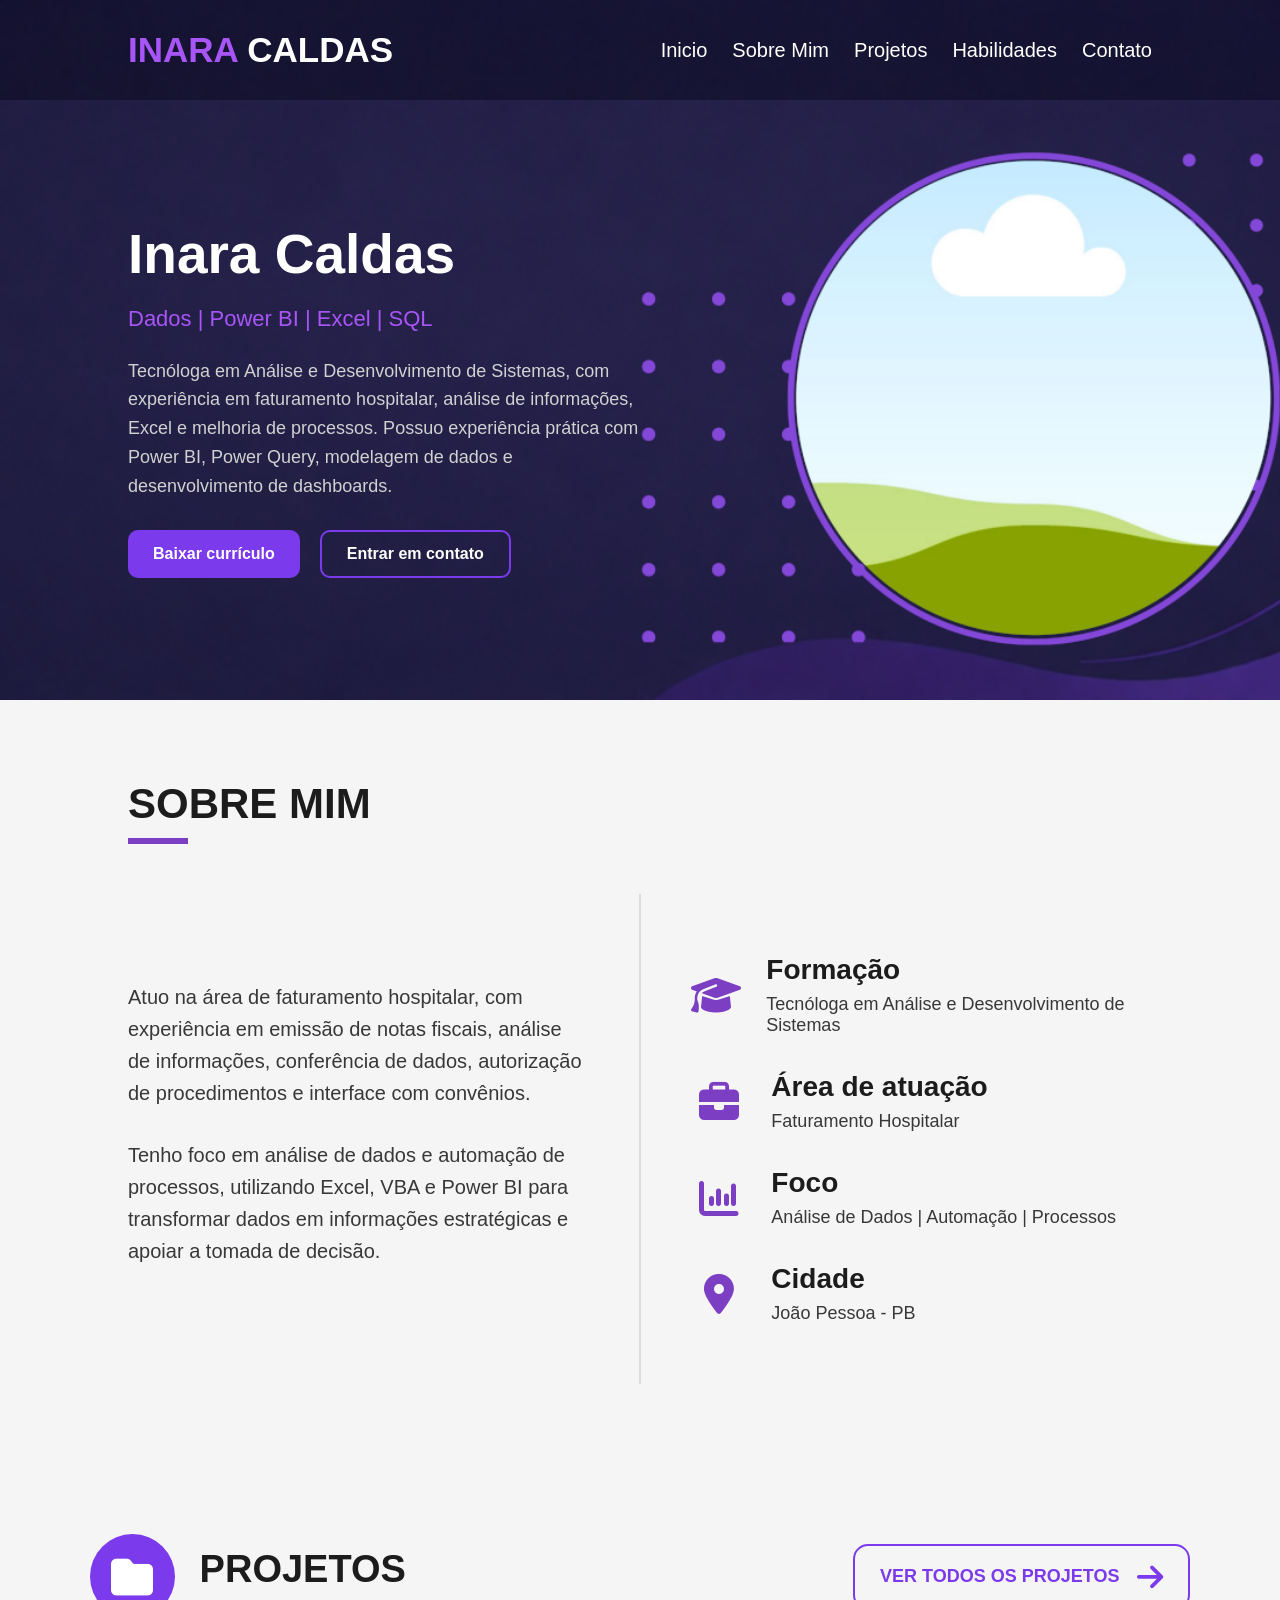
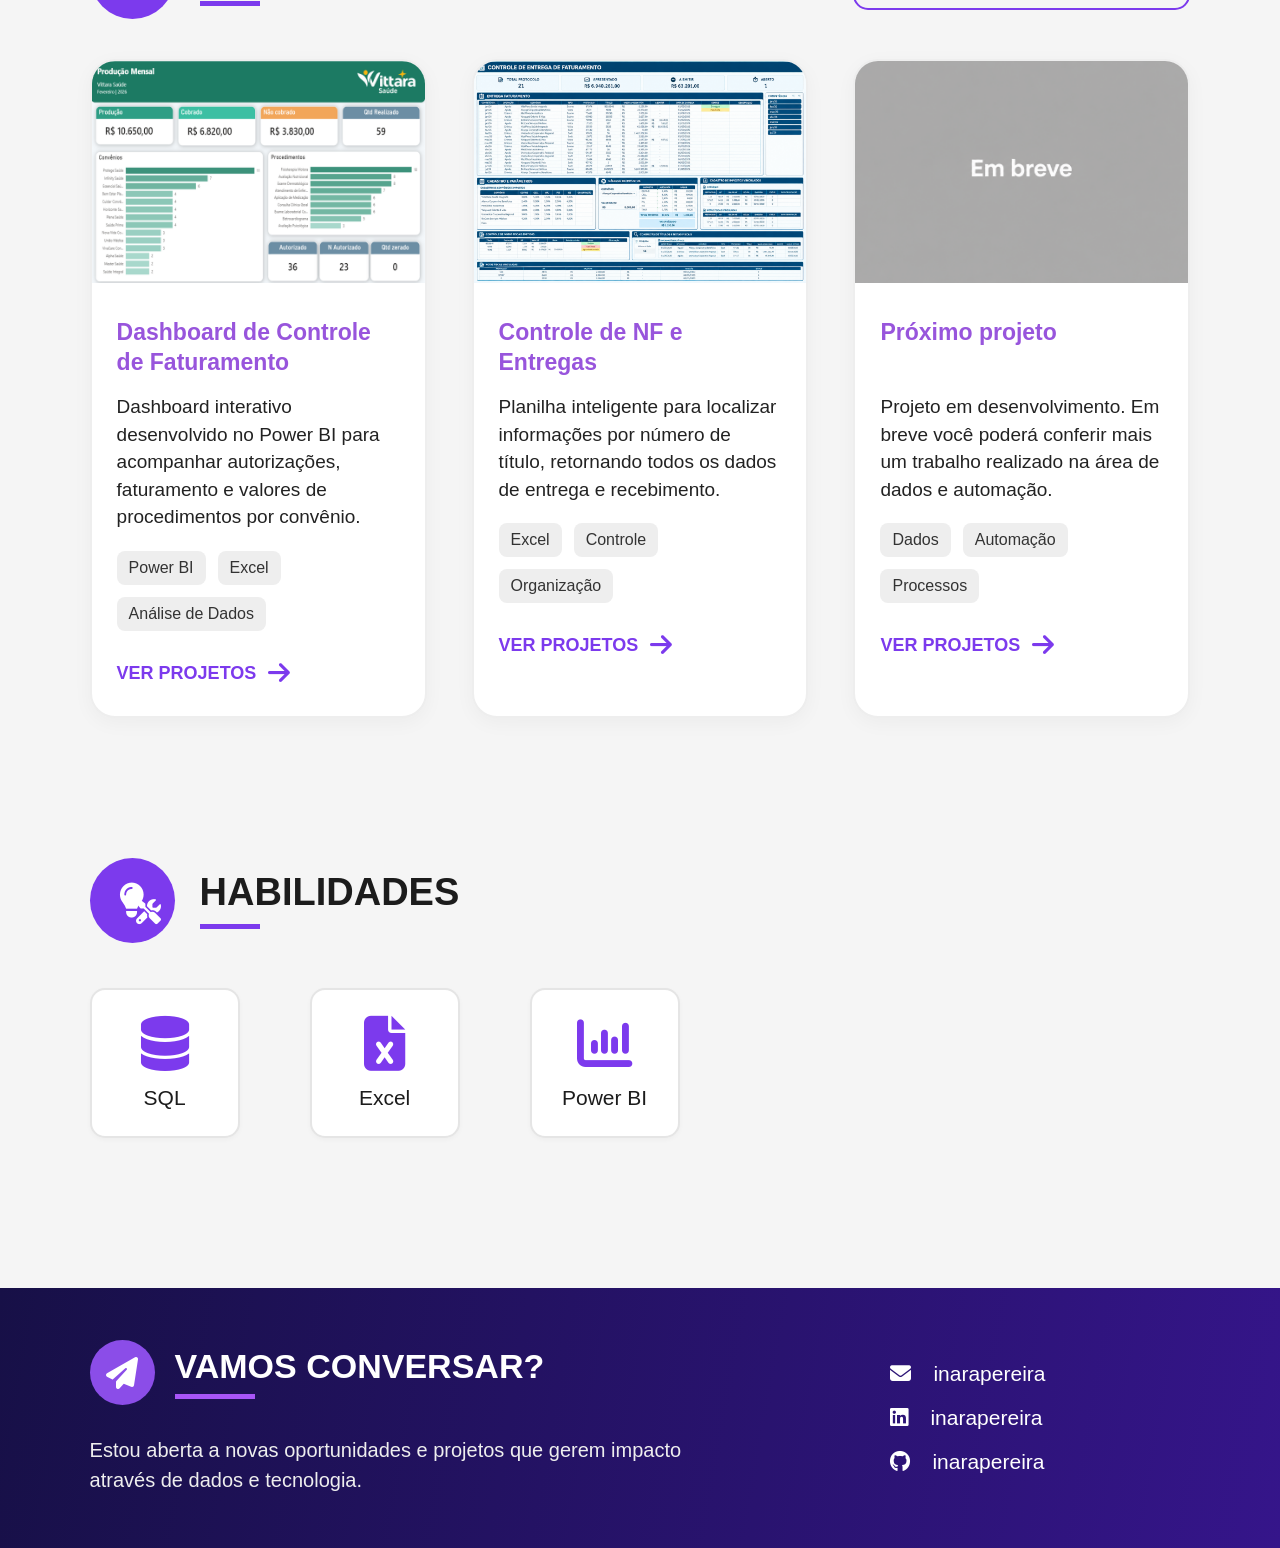
==== commit 6722a16f: "Código atualizado" ====
--- a/index.html
+++ b/index.html
@@ -1,335 +1,332 @@
 <!DOCTYPE html>
 <html lang="pt-br">
-<head>
-    <meta charset="UTF-8">
-    <meta name="viewport" content="width=device-width, initial-scale=1.0">
-    <title>Inara Caldas | Portfólio</title>
-    <link rel="stylesheet" href="https://cdnjs.cloudflare.com/ajax/libs/font-awesome/6.5.2/css/all.min.css">
-    <link rel="stylesheet" href="css/style.css">
-    <link rel="shortcut icon" href="favicon.png" type="image/x-icon">
-    
-</head>
-<body>
-    <header>
-        <h1><span id="inara">INARA</span> CALDAS</h1>
-       
-            <nav>
-                <a href="#inicio">Inicio</a>
-                <a href="#sobre">Sobre Mim</a>
-                <a href="#projetos">Projetos</a>
-                <a href="#habilidades">Habilidades</a>
-                <a href="#contato">Contato</a>
-            </nav>
+    <head>
+        <meta charset="UTF-8">
+        <meta name="viewport" content="width=device-width, initial-scale=1.0">
+        <title>Inara Caldas | Portfólio</title>
+        <link rel="stylesheet" href="css/style.css">
+        <link rel="stylesheet" href="https://cdnjs.cloudflare.com/ajax/libs/font-awesome/6.5.2/css/all.min.css">
+        <link rel="shortcut icon" href="favicon.png" type="image/x-icon">
+            <style>
+                html,
+                body {
+                    background-color: #1a1230;
+                }
+            </style>   <!--Ver o que significa essa parte-->
+    </head>
+    <body>
+        <header>
+                <h1><span id="inara">INARA</span> CALDAS</h1>
         
-        
-    
-    </header>
-
-    <main>
-            <section id="inicio">
-                <div class="hero-conteudo">
-                    <h2>Inara Caldas</h2>
-                    <p>Dados | Power BI | Excel | SQL</p>
-                    <p>Tecnóloga em Análise e Desenvolvimento de Sistemas, com experiência em faturamento hospitalar, análise de informações, Excel e melhoria de processos. Possuo experiência prática com Power BI, Power Query, modelagem de dados e desenvolvimento de dashboards. </p>
-                    <div class="botoes">
-                        <a href="arquivos/Inara Pereira de Caldas - Dados.pdf" download="Inara" class="btn-curriculo">Baixar currículo</a>
-                        <a href="https://api.whatsapp.com/send/?phone=5583999500396&text&type=phone_number&app_absent=0" target="_blank" type="cell" class="btn-contato">Entrar em contato</a>
-                    </div>
-                </div>
-
-                <div  class="hero-imagem">
-                    <div class="foto">
-                        <img src="" alt="">
-                    </div>
-
-                </div>
+                <nav>
+                    <a href="#inicio">Inicio</a>
+                    <a href="#sobre">Sobre Mim</a>
+                    <a href="#projetos">Projetos</a>
+                    <a href="#habilidades">Habilidades</a>
+                    <a href="#contato">Contato</a>
+                </nav>
+        </header>
+
+        <main>
+                <section id="inicio">
+                    <div class="hero-conteudo">
+                        <h2>Inara Caldas</h2>
+                        <p>Dados | Power BI | Excel | SQL</p> <!--Primeiro p dentro do hero-conteudo-->
+                        <p>Tecnóloga em Análise e Desenvolvimento de Sistemas, com experiência em faturamento hospitalar, análise de informações, Excel e melhoria de processos. Possuo experiência prática com Power BI, Power Query, modelagem de dados e desenvolvimento de dashboards. </p> <!--Segundo p dentro do hero-conteudo-->
+                        
+                        <div class="botoes">
+                            <a href="arquivos/Inara Pereira de Caldas - Dados.pdf" download="Inara" class="btn-curriculo">Baixar currículo</a>
+                            <a href="https://api.whatsapp.com/send/?phone=5583999500396&text&type=phone_number&app_absent=0" target="_blank" type="cell" class="btn-contato">Entrar em contato</a>
+                        </div>
+                    </div>
+
+                    
+                </section>
+            
+                <section id="sobre">
+
+                    <div class="titulo-sobre">
+                        <h2>Sobre Mim</h2>
+                        <span></span>
+                    </div>
+
+                    <div class="sobre-container">
+
+                        <div class="sobre-texto">
+                            <p>
+                                Atuo na área de faturamento hospitalar, com experiência
+                                em emissão de notas fiscais, análise de informações,
+                                conferência de dados, autorização de procedimentos e
+                                interface com convênios.
+                            </p>
+
+                            <p>
+                                Tenho foco em análise de dados e automação de processos,
+                                utilizando Excel, VBA e Power BI para transformar dados
+                                em informações estratégicas e apoiar a tomada de decisão.
+                            </p>
+                        </div>
+
+                        <div class="linha"></div>
+
+                        <div class="sobre-informacoes">
+
+                        <div class="informacao">
+
+                            <i class="fa-solid fa-graduation-cap"></i>
+                            <div>
+                                <h3>Formação</h3>
+                                <p>Tecnóloga em Análise e Desenvolvimento de Sistemas</p>
+                            </div>
+                        </div>
+
+                        <div class="informacao">
+                            <i class="fa-solid fa-briefcase"></i>
+                            <div>
+                                <h3>Área de atuação</h3>
+                                <p>Faturamento Hospitalar</p>
+                            </div>
+                        </div>
+
+                        <div class="informacao">
+                            <i class="fa-solid fa-chart-column"></i>
+                            <div>
+                                <h3>Foco</h3>
+                                <p>Análise de Dados | Automação | Processos</p>
+                            </div>
+                        </div>
+
+                        <div class="informacao">
+                            <i class="fa-solid fa-location-dot"></i>
+                            <div>
+                                <h3>Cidade</h3>
+                                <p>João Pessoa - PB</p>
+                            </div>
+                        </div>
+
+                        </div>
+
+                    </div>
+
+                </section>
+                            
+                <!-- Página 3 -->
+                <section id="projetos">
+
+                <div class="projetos-header">
+
+                    <div class="titulo-projetos">
+                        <div class="icone-pasta">
+                            <i class="fa-solid fa-folder"></i>
+                        </div>
+
+                        <div>
+                            <h2>PROJETOS</h2>
+                            <span></span>
+                        </div>
+                    </div>
+
+                    <a href="https://github.com/Inara-Caldas" class="btn-todos" target="_blank">
+                        VER TODOS OS PROJETOS
+                        <i class="fa-solid fa-arrow-right"></i>
+                    </a>
+
+                </div>
+
+
+                <div class="projetos-container">
+
+                    <!-- Projeto 1 -->
+                    <article class="projeto-card">
+
+                        <div class="projeto-imagem">
+                            <img src="projetos/dashboard/Producao_Mensal_mesma_dimensao.png" alt="Dashboard de Controle de Faturamento">
+                        </div>
+
+                        <div class="projeto-conteudo">
+
+                            <h3>Dashboard de Controle de Faturamento</h3>
+
+                            <p>
+                                Dashboard interativo desenvolvido no Power BI para acompanhar
+                                autorizações, faturamento e valores de procedimentos por convênio.
+                            </p>
+
+                            <div class="tags">
+                                <span>Power BI</span>
+                                <span>Excel</span>
+                                <span>Análise de Dados</span>
+                            </div>
+
+                            <a href="https://github.com/Inara-Caldas/dashboard-controle-faturamento" class="ver-projeto" target="_blank">
+                                VER PROJETOS
+                                <i class="fa-solid fa-arrow-right"></i>
+                            </a>
+
+                        </div>
+
+                    </article>
+
+
+                    <!-- Projeto 2 -->
+                    <article class="projeto-card">
+
+                        <div class="projeto-imagem">
+                            <img src="projetos/excel/1200-panorama.png" alt="Controle de NF e Entregas">
+                        </div>
+
+                        <div class="projeto-conteudo">
+
+                            <h3>Controle de NF e Entregas</h3>
+
+                            <p>
+                                Planilha inteligente para localizar informações por número de
+                                título, retornando todos os dados de entrega e recebimento.
+                            </p>
+
+                            <div class="tags">
+                                <span>Excel</span>
+                                <span>Controle</span>
+                                <span>Organização</span>
+                            </div>
+
+                            <a href="https://github.com/Inara-Caldas/Controle-de-NF-e-Entregas" class="ver-projeto" target="_blank">
+                                VER PROJETOS
+                                <i class="fa-solid fa-arrow-right"></i>
+                            </a>
+
+                        </div>
+
+                    </article>
+
+
+                    <!-- Projeto 3 -->
+                    <article class="projeto-card">
+
+                        <div class="projeto-imagem">
+                             <img src="projetos/em breve/ChatGPT Image 10 de set. de 2026, 12_26_50.png" alt="">
+                        </div>
+
+                        <div class="projeto-conteudo">
+                           
+
+                            <h3>Próximo projeto</h3>
+
+                            <p>
+                                Projeto em desenvolvimento. Em breve você poderá conferir
+                                mais um trabalho realizado na área de dados e automação.
+                            </p>
+
+                            <div class="tags">
+                                <span>Dados</span>
+                                <span>Automação</span>
+                                <span>Processos</span>
+                            </div>
+
+                            <a href="#" class="ver-projeto">
+                                VER PROJETOS
+                                <i class="fa-solid fa-arrow-right"></i>
+                            </a>
+
+                        </div>
+
+                    </article>
+
+                </div>
+
+                </section>
+            
+            <!-- Página 4 -->
+            <section id="habilidades">
+
+                <div class="titulo-habilidades">
+
+                    <div class="icone-habilidades">
+                        <i class="fa-solid fa-lightbulb"></i>
+                        <i class="fa-solid fa-screwdriver-wrench"></i>
+                    </div>
+
+                    <div>
+                        <h2>HABILIDADES</h2>
+                        <span></span>
+                    </div>
+
+                </div>
+
+
+                <div class="habilidades-container">
+
+                    <div class="habilidade">
+                        <i class="fa-solid fa-database"></i>
+                        <p>SQL</p>
+                    </div>
+
+                    <div class="habilidade">
+                        <i class="fa-solid fa-file-excel"></i>
+                        <p>Excel</p>
+                    </div>
+
+                    <div class="habilidade">
+                        <i class="fa-solid fa-chart-column"></i>
+                        <p>Power BI</p>
+                    </div>
+
+                </div>
+
             </section>
-        <!-- Página 2 -->
-            <section id="sobre">
-
-    <div class="titulo-sobre">
-        <h2>Sobre Mim</h2>
-        <span></span>
-    </div>
-
-    <div class="sobre-container">
-
-        <div class="sobre-texto">
-            <p>
-                Atuo na área de faturamento hospitalar, com experiência
-                em emissão de notas fiscais, análise de informações,
-                conferência de dados, autorização de procedimentos e
-                interface com convênios.
-            </p>
-
-            <p>
-                Tenho foco em análise de dados e automação de processos,
-                utilizando Excel, VBA e Power BI para transformar dados
-                em informações estratégicas e apoiar a tomada de decisão.
-            </p>
-        </div>
-
-        <div class="linha"></div>
-
-        <div class="sobre-informacoes">
-
-            <div class="informacao">
-
-                <i class="fa-solid fa-graduation-cap"></i>
+        </main>
+            
+        <footer id="contato">
+
+            <div class="contato-esquerda">
+
+                <div class="titulo-contato">
+
+                    <div class="icone-contato">
+                        <i class="fa-solid fa-paper-plane"></i>
+                    </div>
+
                     <div>
-                        <h3>Formação</h3>
-                        <p>Tecnóloga em Análise e Desenvolvimento de Sistemas</p>
-                    </div>
+                        <h2>VAMOS CONVERSAR?</h2>
+                        <span></span>
+                    </div>
+
+                </div>
+
+                <p>
+                    Estou aberta a novas oportunidades e projetos que
+                    gerem impacto através de dados e tecnologia.
+                </p>
+
             </div>
 
-            <div class="informacao">
-                
-                <i class="fa-solid fa-briefcase"></i>
-                        <div>
-                            <h3>Área de atuação</h3>
-                            <p>Faturamento Hospitalar</p>
-                        </div>
+
+            <div class="contato-direita">
+
+                <a href="mailto:inarapereira@gmail.com">
+                    <i class="fa-solid fa-envelope"></i>
+                    <span>inarapereira</span>
+                </a>
+
+                <a href="#" target="_blank">
+                    <i class="fa-brands fa-linkedin"></i>
+                    <span>inarapereira</span>
+                </a>
+
+                <a href="#" target="_blank">
+                    <i class="fa-brands fa-github"></i>
+                    <span>inarapereira</span>
+                </a>
+
             </div>
 
-            <div class="informacao">
-                 <i class="fa-solid fa-chart-column"></i>
-                    <div>
-                        <h3>Foco</h3>
-                        <p>Análise de Dados | Automação | Processos</p>
-                    </div>
-            </div>
-
-            <div class="informacao">
-                <i class="fa-solid fa-location-dot"></i>
-                    <div>
-                        <h3>Cidade</h3>
-                        <p>João Pessoa - PB</p>
-                    </div>
-            </div>
-
-        </div>
-
-    </div>
-
-            </section>
-                  
-            <!-- Página 3 -->
-            <section id="projetos">
-
-            <div class="projetos-header">
-
-                <div class="titulo-projetos">
-                    <div class="icone-pasta">
-                        <i class="fa-solid fa-folder"></i>
-                    </div>
-
-                    <div>
-                        <h2>PROJETOS</h2>
-                        <span></span>
-                    </div>
-                </div>
-
-                <a href="#" class="btn-todos">
-                    VER TODOS OS PROJETOS
-                    <i class="fa-solid fa-arrow-right"></i>
-                </a>
-
-            </div>
-
-
-            <div class="projetos-container">
-
-                <!-- Projeto 1 -->
-                <article class="projeto-card">
-
-                    <div class="projeto-imagem">
-                        <img src="img/dashboard.png" alt="Dashboard de Controle de Faturamento">
-                    </div>
-
-                    <div class="projeto-conteudo">
-
-                        <h3>Dashboard de Controle de Faturamento</h3>
-
-                        <p>
-                            Dashboard interativo desenvolvido no Power BI para acompanhar
-                            autorizações, faturamento e valores de procedimentos por convênio.
-                        </p>
-
-                        <div class="tags">
-                            <span>Power BI</span>
-                            <span>Excel</span>
-                            <span>Análise de Dados</span>
-                        </div>
-
-                        <a href="#" class="ver-projeto">
-                            VER PROJETOS
-                            <i class="fa-solid fa-arrow-right"></i>
-                        </a>
-
-                    </div>
-
-                </article>
-
-
-                <!-- Projeto 2 -->
-                <article class="projeto-card">
-
-                    <div class="projeto-imagem">
-                        <img src="img/controle-nf.png" alt="Controle de NF e Entregas">
-                    </div>
-
-                    <div class="projeto-conteudo">
-
-                        <h3>Controle de NF e Entregas</h3>
-
-                        <p>
-                            Planilha inteligente para localizar informações por número da NF
-                            ou título, retornando todos os dados de entrega e recebimento.
-                        </p>
-
-                        <div class="tags">
-                            <span>Excel</span>
-                            <span>Controle</span>
-                            <span>Organização</span>
-                        </div>
-
-                        <a href="#" class="ver-projeto">
-                            VER PROJETOS
-                            <i class="fa-solid fa-arrow-right"></i>
-                        </a>
-
-                    </div>
-
-                </article>
-
-
-                <!-- Projeto 3 -->
-                <article class="projeto-card">
-
-                    <div class="projeto-imagem projeto-placeholder">
-                        <i class="fa-solid fa-image"></i>
-                    </div>
-
-                    <div class="projeto-conteudo">
-
-                        <h3>Próximo projeto</h3>
-
-                        <p>
-                            Projeto em desenvolvimento. Em breve você poderá conferir
-                            mais um trabalho realizado na área de dados e automação.
-                        </p>
-
-                        <div class="tags">
-                            <span>Dados</span>
-                            <span>Automação</span>
-                            <span>Processos</span>
-                        </div>
-
-                        <a href="#" class="ver-projeto">
-                            VER PROJETOS
-                            <i class="fa-solid fa-arrow-right"></i>
-                        </a>
-
-                    </div>
-
-                </article>
-
-            </div>
-
-            </section>
-        
-        <!-- Página 4 -->
-        <section id="habilidades">
-
-            <div class="titulo-habilidades">
-
-                <div class="icone-habilidades">
-                    <i class="fa-solid fa-lightbulb"></i>
-                    <i class="fa-solid fa-screwdriver-wrench"></i>
-                </div>
-
-                <div>
-                    <h2>HABILIDADES</h2>
-                    <span></span>
-                </div>
-
-            </div>
-
-
-            <div class="habilidades-container">
-
-                <div class="habilidade">
-                    <i class="fa-solid fa-database"></i>
-                    <p>SQL</p>
-                </div>
-
-                <div class="habilidade">
-                    <i class="fa-solid fa-file-excel"></i>
-                    <p>Excel</p>
-                </div>
-
-                <div class="habilidade">
-                    <i class="fa-solid fa-chart-column"></i>
-                    <p>Power BI</p>
-                </div>
-
-            </div>
-
-        </section>
-    </main>
-        
-    <!-- Página 5 -->
-<footer id="contato">
-
-    <div class="contato-esquerda">
-
-        <div class="titulo-contato">
-
-            <div class="icone-contato">
-                <i class="fa-solid fa-paper-plane"></i>
-            </div>
-
-            <div>
-                <h2>VAMOS CONVERSAR?</h2>
-                <span></span>
-            </div>
-
-        </div>
-
-        <p>
-            Estou aberta a novas oportunidades e projetos que
-            gerem impacto através de dados e tecnologia.
-        </p>
-
-    </div>
-
-
-    <div class="contato-direita">
-
-        <a href="mailto:inarapereira@gmail.com">
-            <i class="fa-solid fa-envelope"></i>
-            <span>inarapereira</span>
-        </a>
-
-        <a href="#" target="_blank">
-            <i class="fa-brands fa-linkedin"></i>
-            <span>inarapereira</span>
-        </a>
-
-        <a href="#" target="_blank">
-            <i class="fa-brands fa-github"></i>
-            <span>inarapereira</span>
-        </a>
-
-    </div>
-
-</footer>
-
-
-
-
-
-
-
-</body>
+        </footer>
+
+
+
+
+
+
+
+    </body>
 </html>
--- a/css/style.css
+++ b/css/style.css
@@ -3,18 +3,16 @@
 ========================= */
 
 * {
-    margin: 0;
-    padding: 0;
-    box-sizing: border-box;
+    margin: 0; 
+    padding: 0; 
+    box-sizing: border-box; 
 }
 
 html {
-    scroll-behavior: smooth;
+    scroll-behavior: smooth; 
 }
 
 body {
-    background-color: #0f061b;
-    color: white;
     font-family: Arial, sans-serif;
     overflow-x: hidden;
 }
@@ -25,19 +23,19 @@
 ========================= */
 
 header {
+
     display: flex;
     justify-content: space-between;
     align-items: center;
-
-    padding: 20px 10%;
-
-    background-image: url("img/1.png");
+    padding: 30px 10%;
+    background-image: url("img/1500-1.png");
     background-size: cover;
     background-position: center;
 }
 
 header h1 {
-    font-size: 28px;
+    font-size: 35px;  
+    color: white; 
 }
 
 #inara {
@@ -45,68 +43,60 @@
 }
 
 nav {
-    display: flex;
-    gap: 25px;
+    display: flex;  /*Transforma os elementos da nav em contener, colocam os elementos lado a lado*/
+    gap: 25px; /*define o espaço entre eles.*/
 }
 
 nav a {
-    color: white;
-    text-decoration: none;
-
-    font-size: 16px;
-
-    transition: 0.3s;
-}
-
-nav a:hover {
-    color: #a855f7;
-}
-
+    color: white; /*cor dos likns*/
+    text-decoration: none; /*remove sublinhado dos links*/
+    font-size: 20px; /*tamanho da fonte*/
+    transition: 0.3s; /*faz com que a mudança de cor aconteça suavemente*/
+}
+
+nav a:hover {               
+    color: #a855f7; /*quando o mause estiver  sobre o elemento mude para a cor roxa*/
+}
 
 /* =========================
    INÍCIO
 ========================= */
 
-#inicio {
-    background-image: url("img/2.png");
-    background-size: cover;
-    background-position: center;
-    background-repeat: no-repeat;
-
-    min-height: 600px;
-
-    display: flex;
+#inicio { /*incompleto*/
+    background-image: url("img/1500-2.png");
+    background-size: cover; /*Faz a imagem ocupar todo o espaço disponível da seção*/
+    background-position: center; /*mantêm o centro da imagem como referência*/
+    background-repeat: no-repeat; /*impede a repetição da imagem*/
+
+    min-height: 600px; /*não deixe a altura ficar menor que 600px*/
+
+    display: flex; /*os lementos filhos devem ficar lado a lado o hero-conteudo e outro se tivesse */
     align-items: center;
 
     padding: 80px 10%;
 }
 
-.hero-conteudo {
-    width: 50%;
+.hero-conteudo { /*o ponto sigifica procure  elementos que possue essa classe*//*incompleto*/
+    width: 50%; /*esse conteído ocupe metade da sessaõ?*/
 }
 
 .hero-conteudo h2 {
     font-size: 55px;
-    margin-bottom: 20px;
-}
-
-.hero-conteudo p:first-of-type {
+    margin-bottom: 20px; /*a distancia entre esse elemento e o próximo*/
+    color: white;
+}
+
+.hero-conteudo p:first-of-type {   /*p:first-of-type = o primeiro <p> desse tipo dentro desse elemento*/
     color: #a855f7;
-
     font-size: 22px;
-
-    margin-bottom: 25px;
-}
-
-.hero-conteudo p:nth-of-type(2) {
+    margin-bottom: 25px; /*a distancia entre esse elemento e o próximo*/
+}
+
+.hero-conteudo p:nth-of-type(2) { /*p:nth-of-type(2) = segundo p dentro do hero-conteudo*/
     font-size: 18px;
-
-    line-height: 1.6;
-
-    max-width: 650px;
-
+    line-height: 1.6; /*a altura entre as linhas no parágrafo*/
+    max-width: 650px; /*o elemento pode escolher livremento o tamanho para ocupar na tela mas ele nunca ultrapassará os 650px*/
     margin-bottom: 30px;
-
     color: #d1d1d1;
 }
 
@@ -114,8 +104,8 @@
 /* BOTÕES */
 
 .botoes {
-    display: flex;
-    gap: 20px;
+    display: flex; /*agrupados lado a lado*/
+    gap: 20px; /*espaçamento*/
 }
 
 .btn-curriculo {
@@ -125,15 +115,17 @@
 
     text-decoration: none;
 
-    padding: 15px 25px;
-
-    border-radius: 10px;
+    padding: 15px 25px; /*espaço dentro do elemento*/
+
+    border-radius: 10px; /*arredondamento*/
 
     font-weight: bold;
 
-    transition: 0.3s;
-}
-
+    transition: 0.3s; /*quala diferença de usar o transintions sem o hover e com ele*/
+}
+.btn-curriculo:hover {
+    background-color: #6330c7;
+}
 .btn-contato {
     color: white;
 
@@ -148,10 +140,6 @@
     font-weight: bold;
 
     transition: 0.3s;
-}
-
-.btn-curriculo:hover {
-    background-color: #6330c7;
 }
 
 .btn-contato:hover {
@@ -163,12 +151,10 @@
    SOBRE MIM
 ========================= */
 
-#sobre {
-    background-color: #f5f5f5;
-
+#sobre {/*rever todas asformatõeos do titulo sobre, não entendi*/
+    background-color: #f5f5f5; 
     color: #1c1c1c;
-
-    padding: 80px 10%;
+    padding: 80px 10%; /*seria o espaço dentro da sessão sobre*/
 }
 
 .titulo-sobre {
@@ -177,90 +163,68 @@
 
 .titulo-sobre h2 {
     font-size: 42px;
-
     text-transform: uppercase;
 }
 
 .titulo-sobre span {
     display: block;
-
     width: 60px;
     height: 6px;
-
     background-color: #7c3fc4;
-
     margin-top: 10px;
 }
 
 .sobre-container {
-    display: flex;
-
-    gap: 50px;
-
+    display: flex; /*colocar os elementos lado a lado*/
+    gap: 50px;  /*espaõ entre o texto e a linha */
     align-items: center;
 }
 
 .sobre-texto {
-    width: 50%;
+    width: 50%; /*ocupa somente metade do espaço */
 }
 
 .sobre-texto p {
     font-size: 20px;
-
     line-height: 1.6;
-
     margin-bottom: 30px;
-
     color: #383838;
 }
 
 .linha {
     width: 3px;
-
     height: 490px;
-
     background-color: #dddddd;
 }
 
 .sobre-informacoes {
     width: 50%;
-
-    display: flex;
-
+    display: flex;
     flex-direction: column;
-
     gap: 35px;
 }
 
 .informacao {
     display: flex;
-
-    align-items: center;
-
+    align-items: center;
     gap: 25px;
 }
 
 .informacao h3 {
     font-size: 28px;
-
     margin-bottom: 8px;
-
     color: #1c1c1c;
 }
 
 .informacao p {
     font-size: 18px;
-
     color: #383838;
 }
 
 .informacao i {
     color: #7c3fc4;
-
     font-size: 40px;
-
     width: 55px;
-
     text-align: center;
 }
 
@@ -271,34 +235,26 @@
 
 #projetos {
     background-color: #f5f5f5;
-
     color: #1c1c1c;
-
     padding: 70px 7%;
 }
 
 .projetos-header {
     display: flex;
-
     justify-content: space-between;
-
-    align-items: center;
-
+    align-items: center;
     margin-bottom: 40px;
 }
 
 .titulo-projetos {
     display: flex;
-
-    align-items: center;
-
+    align-items: center;
     gap: 25px;
 }
 
 .icone-pasta {
     width: 85px;
     height: 85px;
-
     background-color: #7c3aed;
 
     border-radius: 50%;
@@ -312,48 +268,33 @@
 
 .icone-pasta i {
     color: white;
-
     font-size: 42px;
 }
 
 .titulo-projetos h2 {
     font-size: 38px;
-
     font-weight: 800;
 }
 
 .titulo-projetos span {
     display: block;
-
     width: 60px;
     height: 5px;
-
     background-color: #7c3aed;
-
     margin-top: 10px;
 }
 
 .btn-todos {
     display: flex;
-
-    align-items: center;
-
+    align-items: center;
     gap: 18px;
-
     border: 2px solid #7c3aed;
-
     padding: 16px 25px;
-
     border-radius: 15px;
-
     color: #7c3aed;
-
     text-decoration: none;
-
     font-size: 18px;
-
     font-weight: bold;
-
     transition: 0.3s;
 }
 
@@ -371,13 +312,9 @@
 
 .projetos-container {
     display: grid;
-
     grid-template-columns: repeat(3, 1fr);
-
     gap: 45px;
-
     max-width: 1450px;
-
     margin: auto;
 }
 
@@ -403,21 +340,13 @@
 
 .projeto-imagem {
     width: 100%;
-
-    height: 290px;
-
-    background-color: #dff3ff;
-
     overflow: hidden;
+    background-color: white;
 }
 
 .projeto-imagem img {
     width: 100%;
-
-    height: 100%;
-
-    object-fit: cover;
-
+    height: auto;
     display: block;
 }
 
@@ -432,13 +361,7 @@
 
     font-size: 70px;
 
-    background: linear-gradient(
-        180deg,
-        #c9efff 0%,
-        #e8f8ff 60%,
-        #b7d96c 60%,
-        #8caf00 100%
-    );
+    
 }
 
 .projeto-conteudo {
@@ -451,6 +374,8 @@
     font-size: 23px;
 
     line-height: 1.3;
+    min-height: 60px;
+
 
     margin-bottom: 15px;
 }
@@ -462,7 +387,7 @@
 
     line-height: 1.45;
 
-    min-height: 125px;
+    
 
     margin-bottom: 20px;
 }
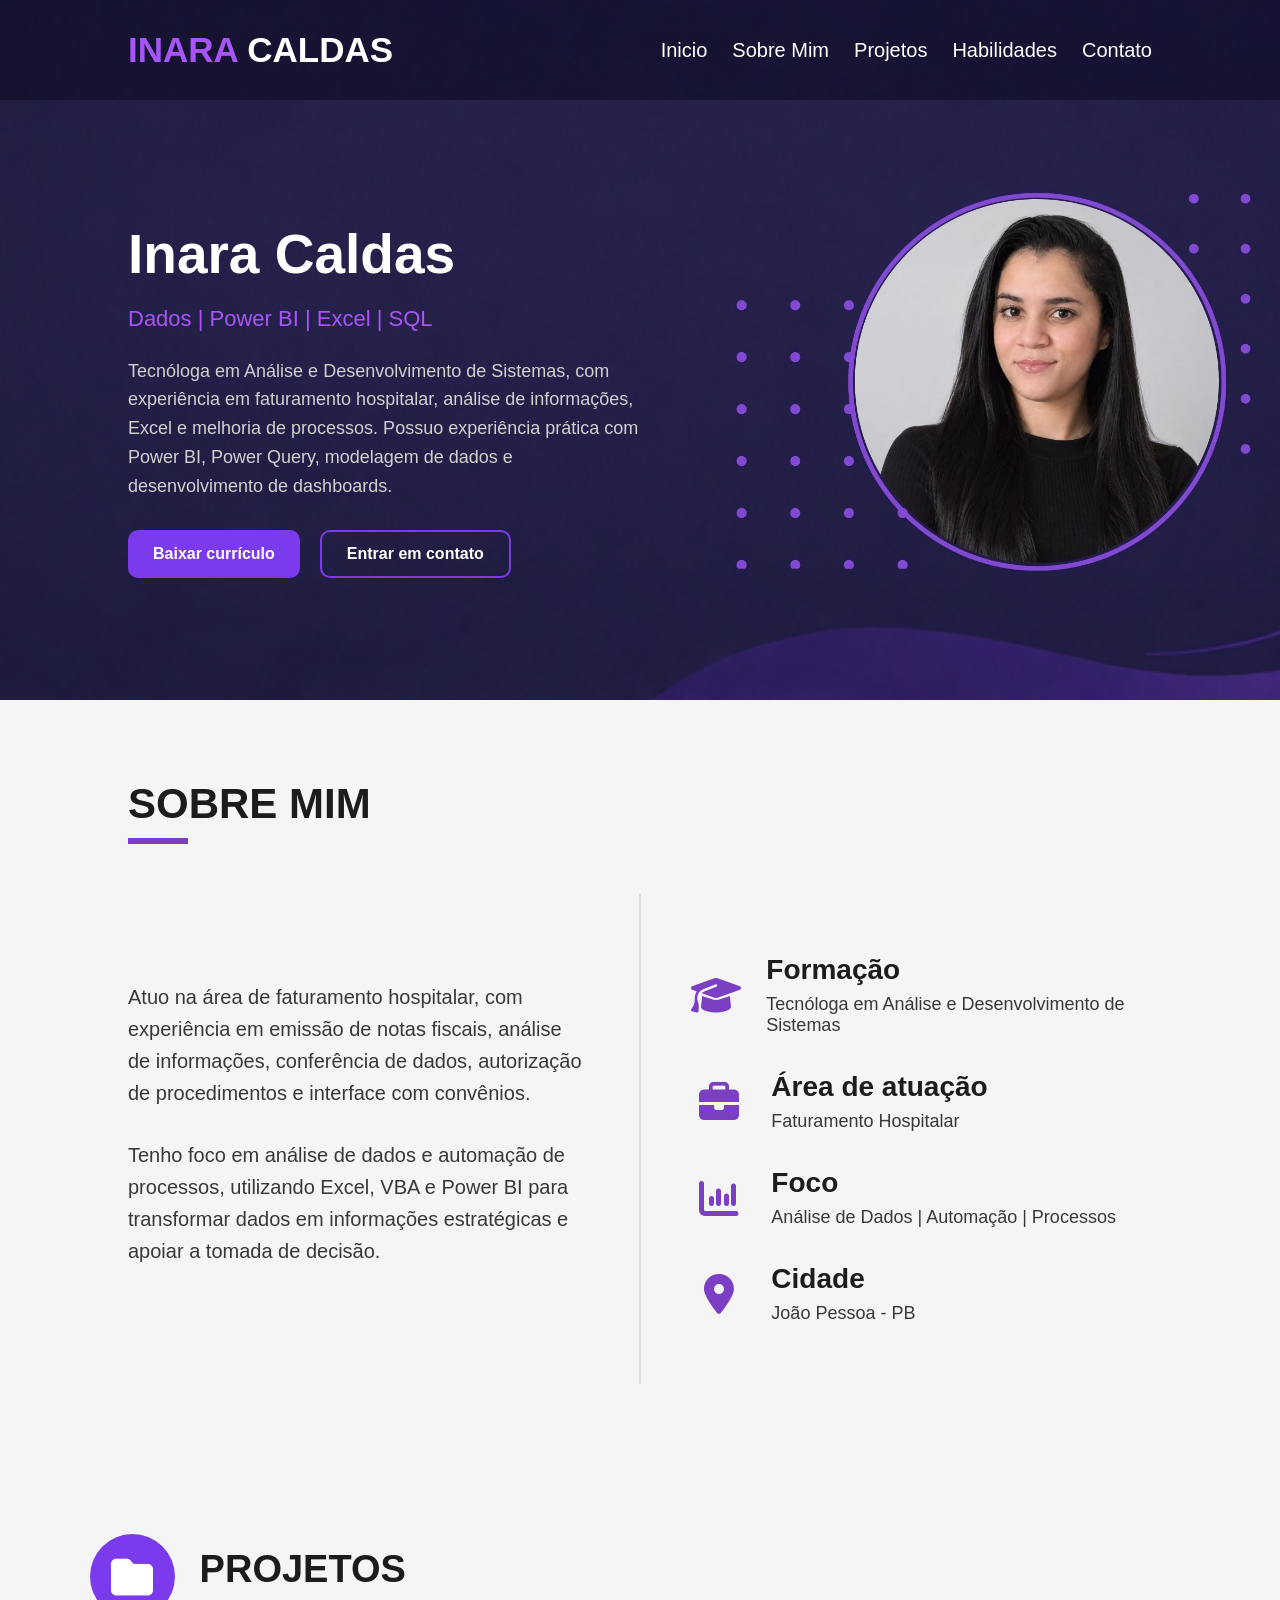
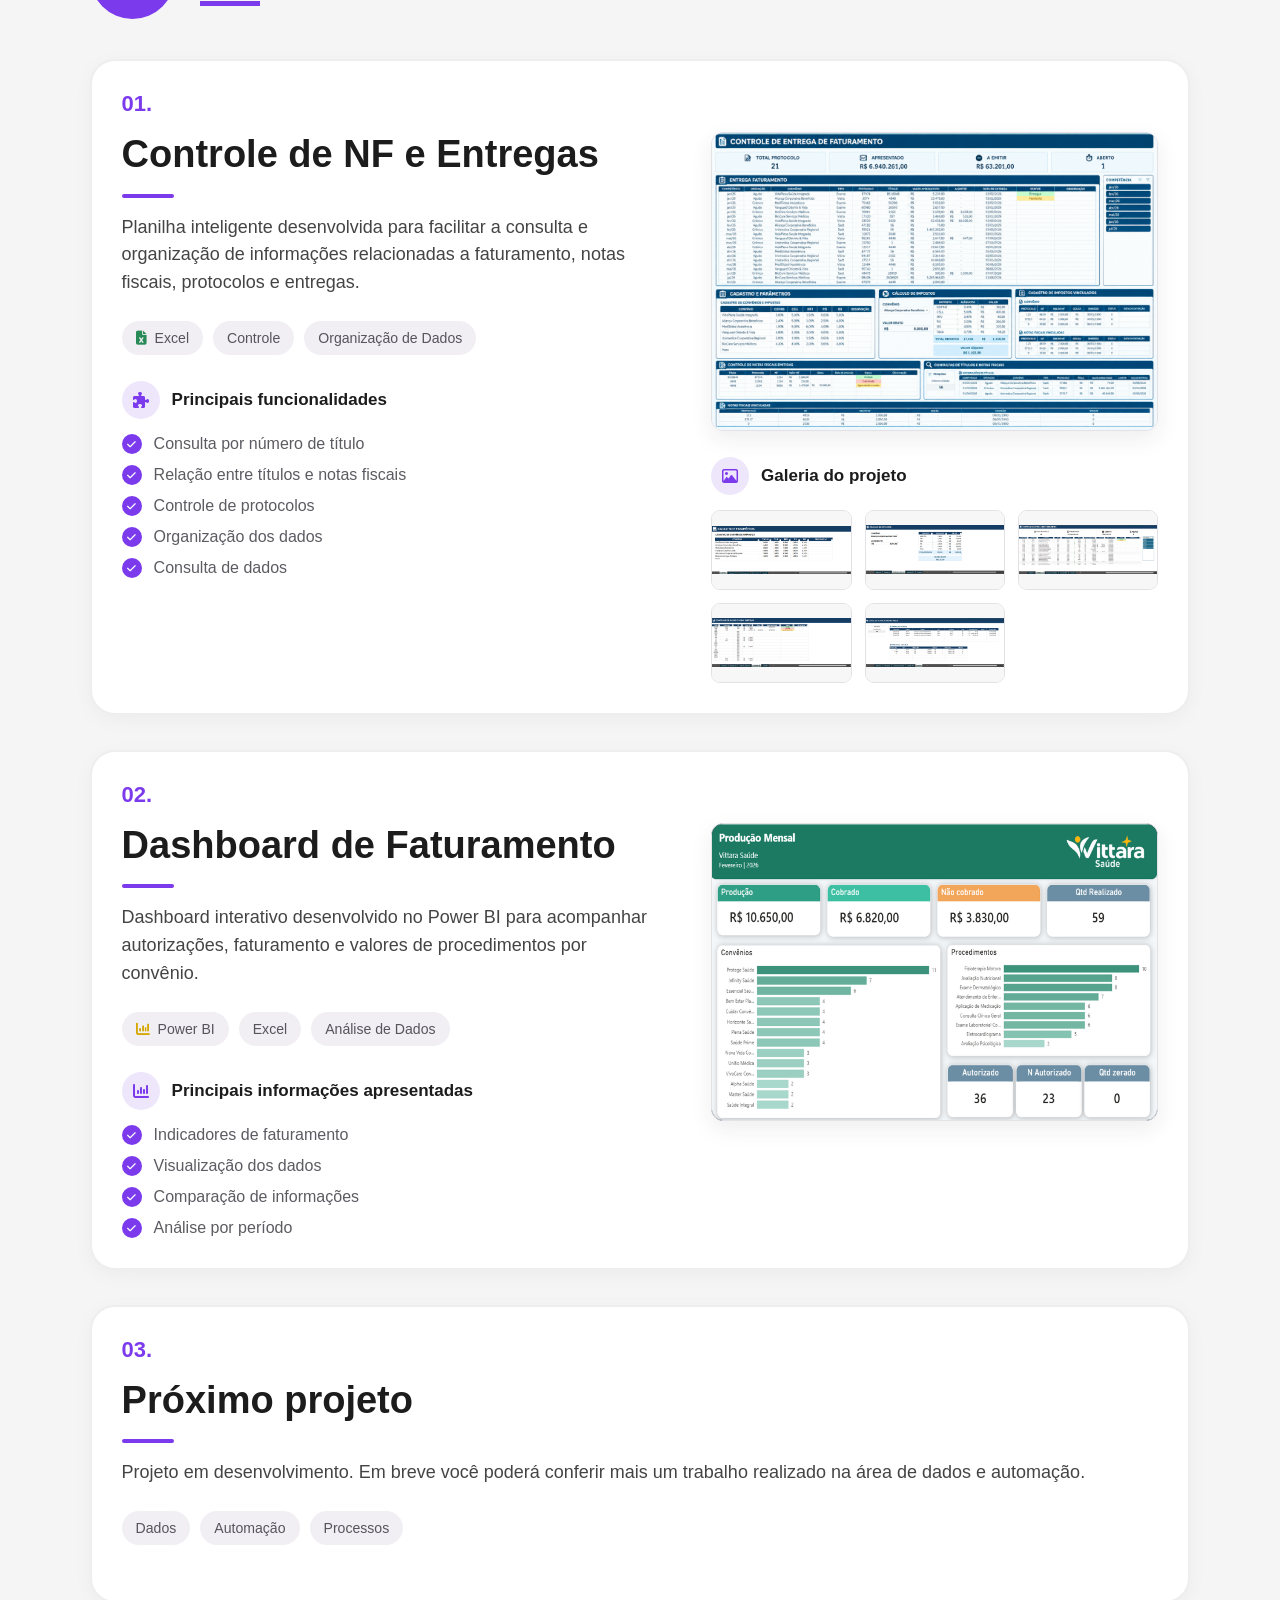
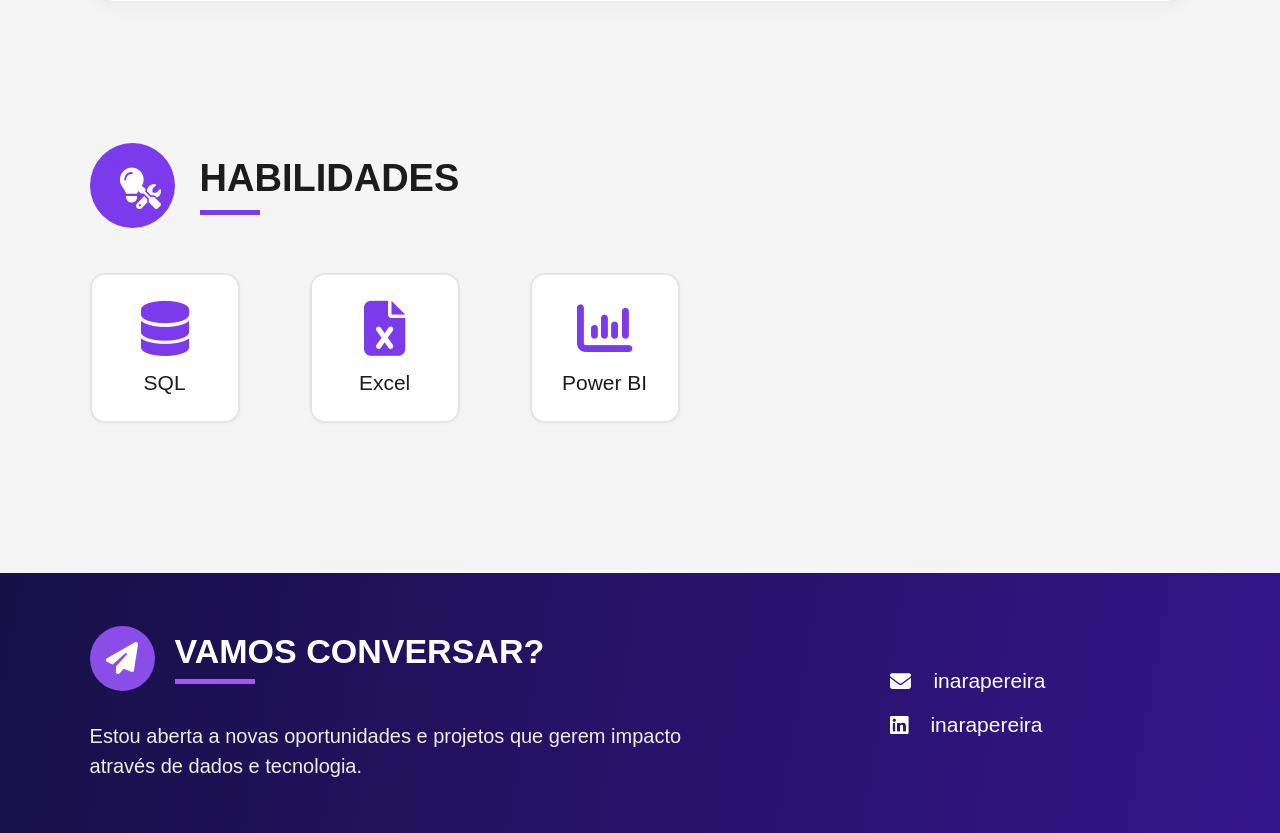
==== commit 3d6f6f6a: "Atualiza portfolio" ====
--- a/index.html
+++ b/index.html
@@ -12,7 +12,7 @@
                 body {
                     background-color: #1a1230;
                 }
-            </style>   <!--Ver o que significa essa parte-->
+            </style>  
     </head>
     <body>
         <header>
@@ -110,133 +110,155 @@
 
                 </section>
                             
-                <!-- Página 3 -->
                 <section id="projetos">
 
-                <div class="projetos-header">
-
-                    <div class="titulo-projetos">
-                        <div class="icone-pasta">
-                            <i class="fa-solid fa-folder"></i>
-                        </div>
-
-                        <div>
-                            <h2>PROJETOS</h2>
-                            <span></span>
-                        </div>
-                    </div>
-
-                    <a href="https://github.com/Inara-Caldas" class="btn-todos" target="_blank">
-                        VER TODOS OS PROJETOS
-                        <i class="fa-solid fa-arrow-right"></i>
-                    </a>
-
-                </div>
-
-
-                <div class="projetos-container">
-
-                    <!-- Projeto 1 -->
-                    <article class="projeto-card">
-
-                        <div class="projeto-imagem">
-                            <img src="projetos/dashboard/Producao_Mensal_mesma_dimensao.png" alt="Dashboard de Controle de Faturamento">
-                        </div>
-
-                        <div class="projeto-conteudo">
-
-                            <h3>Dashboard de Controle de Faturamento</h3>
-
-                            <p>
-                                Dashboard interativo desenvolvido no Power BI para acompanhar
-                                autorizações, faturamento e valores de procedimentos por convênio.
-                            </p>
-
-                            <div class="tags">
-                                <span>Power BI</span>
-                                <span>Excel</span>
-                                <span>Análise de Dados</span>
-                            </div>
-
-                            <a href="https://github.com/Inara-Caldas/dashboard-controle-faturamento" class="ver-projeto" target="_blank">
-                                VER PROJETOS
-                                <i class="fa-solid fa-arrow-right"></i>
-                            </a>
-
-                        </div>
-
-                    </article>
-
-
-                    <!-- Projeto 2 -->
-                    <article class="projeto-card">
-
-                        <div class="projeto-imagem">
-                            <img src="projetos/excel/1200-panorama.png" alt="Controle de NF e Entregas">
-                        </div>
-
-                        <div class="projeto-conteudo">
-
-                            <h3>Controle de NF e Entregas</h3>
-
-                            <p>
-                                Planilha inteligente para localizar informações por número de
-                                título, retornando todos os dados de entrega e recebimento.
-                            </p>
-
-                            <div class="tags">
-                                <span>Excel</span>
-                                <span>Controle</span>
-                                <span>Organização</span>
-                            </div>
-
-                            <a href="https://github.com/Inara-Caldas/Controle-de-NF-e-Entregas" class="ver-projeto" target="_blank">
-                                VER PROJETOS
-                                <i class="fa-solid fa-arrow-right"></i>
-                            </a>
-
-                        </div>
-
-                    </article>
-
-
-                    <!-- Projeto 3 -->
-                    <article class="projeto-card">
-
-                        <div class="projeto-imagem">
-                             <img src="projetos/em breve/ChatGPT Image 10 de set. de 2026, 12_26_50.png" alt="">
-                        </div>
-
-                        <div class="projeto-conteudo">
-                           
-
-                            <h3>Próximo projeto</h3>
-
-                            <p>
-                                Projeto em desenvolvimento. Em breve você poderá conferir
-                                mais um trabalho realizado na área de dados e automação.
-                            </p>
-
-                            <div class="tags">
-                                <span>Dados</span>
-                                <span>Automação</span>
-                                <span>Processos</span>
-                            </div>
-
-                            <a href="#" class="ver-projeto">
-                                VER PROJETOS
-                                <i class="fa-solid fa-arrow-right"></i>
-                            </a>
-
-                        </div>
-
-                    </article>
-
-                </div>
+                    <div class="projetos-header">
+
+                        <div class="titulo-projetos">
+                            <div class="icone-pasta">
+                                <i class="fa-solid fa-folder"></i>
+                            </div>
+
+                            <div>
+                                <h2>PROJETOS</h2>
+                                <span></span>
+                            </div>
+                        </div>
+
+                    </div>
+
+                    <div class="projetos-detalhes">
+
+                        <article class="projeto-detalhe">
+
+                            <div class="projeto-numero">01.</div>
+
+                            <div class="projeto-detalhe-grid">
+
+                                <div class="projeto-info-detalhe">
+                                    <h3>Controle de NF e Entregas</h3>
+                                    <div class="projeto-linha"></div>
+
+                                    <p class="projeto-descricao-detalhe">
+                                        Planilha inteligente desenvolvida para facilitar a consulta e organização de informações relacionadas a faturamento, notas fiscais, protocolos e entregas.
+                                    </p>
+
+                                    <div class="tags">
+                                        <span><i class="fa-solid fa-file-excel"></i> Excel</span>
+                                        <span>Controle</span>
+                                        <span>Organização de Dados</span>
+                                    </div>
+
+                                    <div class="funcionalidades">
+                                        <div class="funcionalidades-titulo">
+                                            <div class="mini-icon"><i class="fa-solid fa-puzzle-piece"></i></div>
+                                            <h4>Principais funcionalidades</h4>
+                                        </div>
+
+                                        <ul>
+                                            <li><i class="fa-solid fa-check"></i> Consulta por número de título</li>
+                                            <li><i class="fa-solid fa-check"></i> Relação entre títulos e notas fiscais</li>
+                                            <li><i class="fa-solid fa-check"></i> Controle de protocolos</li>
+                                            <li><i class="fa-solid fa-check"></i> Organização dos dados</li>
+                                            <li><i class="fa-solid fa-check"></i> Consulta de dados</li>
+                                        </ul>
+                                    </div>
+                                </div>
+
+                                <div class="projeto-visual-detalhe">
+                                    <div class="imagem-principal-projeto">
+                                        <img src="projetos/excel/1200-panorama.png" alt="Tela principal do projeto Controle de NF e Entregas">
+                                    </div>
+
+                                    <div class="galeria-titulo">
+                                        <div class="mini-icon"><i class="fa-regular fa-image"></i></div>
+                                        <h4>Galeria do projeto</h4>
+                                    </div>
+
+                                    <div class="galeria">
+                                        <button class="item-galeria" data-full="projetos/excel/galeria/cadastro.png" aria-label="Ampliar imagem de cadastro">
+                                            <img src="projetos/excel/galeria/cadastro.png" alt="Tela de cadastro do projeto">
+                                        </button>
+                                        <button class="item-galeria" data-full="projetos/excel/galeria/calculo.png" aria-label="Ampliar imagem de cálculo">
+                                            <img src="projetos/excel/galeria/calculo.png" alt="Tela de cálculo do projeto">
+                                        </button>
+                                        <button class="item-galeria" data-full="projetos/excel/galeria/controle-de-entrega.png" aria-label="Ampliar imagem de controle de entrega">
+                                            <img src="projetos/excel/galeria/controle-de-entrega.png" alt="Tela de controle de entrega do projeto">
+                                        </button>
+                                        <button class="item-galeria" data-full="projetos/excel/galeria/controle-de-nf.png" aria-label="Ampliar imagem de controle de NF">
+                                            <img src="projetos/excel/galeria/controle-de-nf.png" alt="Tela de controle de notas fiscais do projeto">
+                                        </button>
+                                        <button class="item-galeria" data-full="projetos/excel/galeria/consulta.png" aria-label="Ampliar imagem de consulta">
+                                            <img src="projetos/excel/galeria/consulta.png" alt="Tela de consulta do projeto">
+                                        </button>
+                                    </div>
+                                </div>
+
+                            </div>
+                        </article>
+
+                        <article class="projeto-detalhe">
+
+                            <div class="projeto-numero">02.</div>
+
+                            <div class="projeto-detalhe-grid">
+
+                                <div class="projeto-info-detalhe">
+                                    <h3>Dashboard de Faturamento</h3>
+                                    <div class="projeto-linha"></div>
+
+                                    <p class="projeto-descricao-detalhe">
+                                        Dashboard interativo desenvolvido no Power BI para acompanhar autorizações, faturamento e valores de procedimentos por convênio.
+                                    </p>
+
+                                    <div class="tags tags-dashboard">
+                                        <span class="power-bi-tag"><i class="fa-solid fa-chart-column"></i> Power BI</span>
+                                        <span>Excel</span>
+                                        <span>Análise de Dados</span>
+                                    </div>
+
+                                    <div class="funcionalidades">
+                                        <div class="funcionalidades-titulo">
+                                            <div class="mini-icon"><i class="fa-solid fa-chart-column"></i></div>
+                                            <h4>Principais informações apresentadas</h4>
+                                        </div>
+
+                                        <ul>
+                                            <li><i class="fa-solid fa-check"></i> Indicadores de faturamento</li>
+                                            <li><i class="fa-solid fa-check"></i> Visualização dos dados</li>
+                                            <li><i class="fa-solid fa-check"></i> Comparação de informações</li>
+                                            <li><i class="fa-solid fa-check"></i> Análise por período</li>
+                                        </ul>
+                                    </div>
+                                </div>
+
+                                <div class="projeto-visual-detalhe">
+                                    <div class="imagem-principal-projeto dashboard-projeto">
+                                        <img src="projetos/dashboard/Producao_Mensal_mesma_dimensao.png" alt="Dashboard de Controle de Faturamento desenvolvido no Power BI">
+                                    </div>
+                                </div>
+
+                            </div>
+                        </article>
+
+                        <article class="projeto-detalhe projeto-futuro">
+                            <div class="projeto-numero">03.</div>
+                            <div class="projeto-futuro-conteudo">
+                                <h3>Próximo projeto</h3>
+                                <div class="projeto-linha"></div>
+                                <p>Projeto em desenvolvimento. Em breve você poderá conferir mais um trabalho realizado na área de dados e automação.</p>
+                                <div class="tags">
+                                    <span>Dados</span>
+                                    <span>Automação</span>
+                                    <span>Processos</span>
+                                </div>
+                            </div>
+                        </article>
+
+                    </div>
 
                 </section>
             
-            <!-- Página 4 -->
             <section id="habilidades">
 
                 <div class="titulo-habilidades">
@@ -313,11 +335,6 @@
                     <span>inarapereira</span>
                 </a>
 
-                <a href="#" target="_blank">
-                    <i class="fa-brands fa-github"></i>
-                    <span>inarapereira</span>
-                </a>
-
             </div>
 
         </footer>
@@ -326,7 +343,48 @@
 
 
 
-
+        <div class="modal" id="imageModal">
+            <button class="modal-close" aria-label="Fechar imagem">
+                <i class="fa-solid fa-xmark"></i>
+            </button>
+            <img id="modalImage" src="" alt="">
+        </div>
+
+        <script>
+            const galleryItems = document.querySelectorAll('.item-galeria');
+            const modal = document.getElementById('imageModal');
+            const modalImage = document.getElementById('modalImage');
+            const closeModal = document.querySelector('.modal-close');
+
+            galleryItems.forEach(item => {
+                item.addEventListener('click', () => {
+                    modalImage.src = item.dataset.full;
+                    modalImage.alt = item.querySelector('img').alt;
+                    modal.classList.add('active');
+                    document.body.classList.add('modal-open');
+                });
+            });
+
+            function closeImageModal() {
+                modal.classList.remove('active');
+                document.body.classList.remove('modal-open');
+                modalImage.src = '';
+            }
+
+            closeModal.addEventListener('click', closeImageModal);
+
+            modal.addEventListener('click', event => {
+                if (event.target === modal) {
+                    closeImageModal();
+                }
+            });
+
+            document.addEventListener('keydown', event => {
+                if (event.key === 'Escape') {
+                    closeImageModal();
+                }
+            });
+        </script>
 
     </body>
 </html>
--- a/css/style.css
+++ b/css/style.css
@@ -28,7 +28,7 @@
     justify-content: space-between;
     align-items: center;
     padding: 30px 10%;
-    background-image: url("img/1500-1.png");
+    background-image: url("img/1.png");
     background-size: cover;
     background-position: center;
 }
@@ -43,59 +43,59 @@
 }
 
 nav {
-    display: flex;  /*Transforma os elementos da nav em contener, colocam os elementos lado a lado*/
-    gap: 25px; /*define o espaço entre eles.*/
+    display: flex;  
+    gap: 25px; 
 }
 
 nav a {
-    color: white; /*cor dos likns*/
-    text-decoration: none; /*remove sublinhado dos links*/
-    font-size: 20px; /*tamanho da fonte*/
-    transition: 0.3s; /*faz com que a mudança de cor aconteça suavemente*/
+    color: white; 
+    text-decoration: none; 
+    font-size: 20px; 
+    transition: 0.3s; 
 }
 
 nav a:hover {               
-    color: #a855f7; /*quando o mause estiver  sobre o elemento mude para a cor roxa*/
+    color: #a855f7; 
 }
 
 /* =========================
    INÍCIO
 ========================= */
 
-#inicio { /*incompleto*/
-    background-image: url("img/1500-2.png");
-    background-size: cover; /*Faz a imagem ocupar todo o espaço disponível da seção*/
-    background-position: center; /*mantêm o centro da imagem como referência*/
-    background-repeat: no-repeat; /*impede a repetição da imagem*/
-
-    min-height: 600px; /*não deixe a altura ficar menor que 600px*/
-
-    display: flex; /*os lementos filhos devem ficar lado a lado o hero-conteudo e outro se tivesse */
+#inicio {
+    background-image: url("img/inicio.jpg");
+    background-size: cover; 
+    background-position: center; 
+    background-repeat: no-repeat; 
+
+    min-height: 600px; 
+
+    display: flex; 
     align-items: center;
 
     padding: 80px 10%;
 }
 
-.hero-conteudo { /*o ponto sigifica procure  elementos que possue essa classe*//*incompleto*/
-    width: 50%; /*esse conteído ocupe metade da sessaõ?*/
+.hero-conteudo { 
+    width: 50%; 
 }
 
 .hero-conteudo h2 {
     font-size: 55px;
-    margin-bottom: 20px; /*a distancia entre esse elemento e o próximo*/
+    margin-bottom: 20px; 
     color: white;
 }
 
-.hero-conteudo p:first-of-type {   /*p:first-of-type = o primeiro <p> desse tipo dentro desse elemento*/
+.hero-conteudo p:first-of-type {   
     color: #a855f7;
     font-size: 22px;
-    margin-bottom: 25px; /*a distancia entre esse elemento e o próximo*/
-}
-
-.hero-conteudo p:nth-of-type(2) { /*p:nth-of-type(2) = segundo p dentro do hero-conteudo*/
+    margin-bottom: 25px; 
+}
+
+.hero-conteudo p:nth-of-type(2) { 
     font-size: 18px;
-    line-height: 1.6; /*a altura entre as linhas no parágrafo*/
-    max-width: 650px; /*o elemento pode escolher livremento o tamanho para ocupar na tela mas ele nunca ultrapassará os 650px*/
+    line-height: 1.6; 
+    max-width: 650px; 
     margin-bottom: 30px;
     color: #d1d1d1;
 }
@@ -104,8 +104,8 @@
 /* BOTÕES */
 
 .botoes {
-    display: flex; /*agrupados lado a lado*/
-    gap: 20px; /*espaçamento*/
+    display: flex; 
+    gap: 20px; 
 }
 
 .btn-curriculo {
@@ -115,13 +115,13 @@
 
     text-decoration: none;
 
-    padding: 15px 25px; /*espaço dentro do elemento*/
-
-    border-radius: 10px; /*arredondamento*/
+    padding: 15px 25px; 
+
+    border-radius: 10px; 
 
     font-weight: bold;
 
-    transition: 0.3s; /*quala diferença de usar o transintions sem o hover e com ele*/
+    transition: 0.3s; 
 }
 .btn-curriculo:hover {
     background-color: #6330c7;
@@ -151,10 +151,10 @@
    SOBRE MIM
 ========================= */
 
-#sobre {/*rever todas asformatõeos do titulo sobre, não entendi*/
+#sobre {
     background-color: #f5f5f5; 
     color: #1c1c1c;
-    padding: 80px 10%; /*seria o espaço dentro da sessão sobre*/
+    padding: 80px 10%; 
 }
 
 .titulo-sobre {
@@ -175,8 +175,8 @@
 }
 
 .sobre-container {
-    display: flex; /*colocar os elementos lado a lado*/
-    gap: 50px;  /*espaõ entre o texto e a linha */
+    display: flex; 
+    gap: 50px;  
     align-items: center;
 }
 
@@ -284,165 +284,207 @@
     margin-top: 10px;
 }
 
-.btn-todos {
-    display: flex;
-    align-items: center;
-    gap: 18px;
-    border: 2px solid #7c3aed;
-    padding: 16px 25px;
-    border-radius: 15px;
+
+/* =========================
+   DETALHES DOS PROJETOS
+========================= */
+
+.projetos-detalhes {
+    display: grid;
+    gap: 35px;
+    max-width: 1450px;
+    margin: 0 auto;
+}
+
+.projeto-detalhe {
+    background: #fff;
+    border: 2px solid #eeeeee;
+    border-radius: 25px;
+    padding: 30px;
+    box-shadow: 0 5px 20px rgba(0, 0, 0, 0.04);
+}
+
+.projeto-numero {
     color: #7c3aed;
-    text-decoration: none;
+    font-size: 22px;
+    font-weight: 800;
+    margin-bottom: 15px;
+}
+
+.projeto-detalhe-grid {
+    display: grid;
+    grid-template-columns: minmax(290px, 1.15fr) minmax(380px, 0.95fr);
+    gap: 48px;
+    align-items: start;
+}
+
+.projeto-info-detalhe h3,
+.projeto-futuro h3 {
+    color: #1c1c1c;
+    font-size: clamp(28px, 3vw, 38px);
+    line-height: 1.2;
+}
+
+.projeto-linha {
+    width: 52px;
+    height: 4px;
+    background: #7c3aed;
+    margin: 16px 0;
+    border-radius: 999px;
+}
+
+.projeto-descricao-detalhe,
+.projeto-futuro p {
+    color: #444;
     font-size: 18px;
-    font-weight: bold;
-    transition: 0.3s;
-}
-
-.btn-todos i {
-    font-size: 30px;
-}
-
-.btn-todos:hover {
-    background-color: #7c3aed;
-    color: white;
-}
-
-
-/* CARDS */
-
-.projetos-container {
+    line-height: 1.55;
+    margin-bottom: 24px;
+}
+
+.tags {
+    display: flex;
+    flex-wrap: wrap;
+    gap: 10px;
+    margin-bottom: 26px;
+}
+
+.tags span {
+    display: inline-flex;
+    align-items: center;
+    gap: 8px;
+    padding: 9px 14px;
+    border-radius: 999px;
+    background: #f1eff3;
+    color: #57545c;
+    font-size: 0.88rem;
+    font-weight: 500;
+}
+
+.tags span i {
+    margin-right: 0;
+}
+
+.tags span .fa-file-excel {
+    color: #278a57;
+}
+
+.tags .power-bi-tag i {
+    color: #d6a700;
+
+}
+.funcionalidades {
+    margin-top: 10px;
+}
+
+.funcionalidades-titulo,
+.galeria-titulo {
+    display: flex;
+    align-items: center;
+    gap: 12px;
+    margin-bottom: 15px;
+}
+
+.funcionalidades-titulo h4,
+.galeria-titulo h4 {
+    font-size: 17px;
+}
+
+.mini-icon {
+    width: 38px;
+    height: 38px;
     display: grid;
-    grid-template-columns: repeat(3, 1fr);
-    gap: 45px;
-    max-width: 1450px;
-    margin: auto;
-}
-
-.projeto-card {
-    background-color: white;
-
-    border: 2px solid #eeeeee;
-
-    border-radius: 25px;
-
+    place-items: center;
+    border-radius: 50%;
+    color: #7c3aed;
+    background: #eee7fb;
+    flex-shrink: 0;
+}
+
+.funcionalidades ul {
+    list-style: none;
+    display: grid;
+    gap: 11px;
+}
+
+.funcionalidades li {
+    display: flex;
+    align-items: center;
+    gap: 12px;
+    color: #5d5b62;
+    font-size: 16px;
+}
+
+.funcionalidades li i {
+    width: 20px;
+    height: 20px;
+    display: inline-grid;
+    place-items: center;
+    border-radius: 50%;
+    background: #7c3aed;
+    color: #fff;
+    font-size: 10px;
+    flex-shrink: 0;
+}
+
+.projeto-visual-detalhe {
+    min-width: 0;
+}
+
+.imagem-principal-projeto {
     overflow: hidden;
-
-    box-shadow: 0 5px 20px rgba(0, 0, 0, 0.04);
-
-    transition: 0.3s;
-}
-
-.projeto-card:hover {
-    transform: translateY(-8px);
-
-    box-shadow: 0 15px 35px rgba(0, 0, 0, 0.10);
-}
-
-.projeto-imagem {
-    width: 100%;
-    overflow: hidden;
-    background-color: white;
-}
-
-.projeto-imagem img {
+    border-radius: 12px;
+    border: 1px solid #e4e1e7;
+    background: #fff;
+    box-shadow: 0 8px 22px rgba(44, 36, 57, 0.08);
+}
+
+.imagem-principal-projeto img {
     width: 100%;
     height: auto;
     display: block;
 }
 
-.projeto-placeholder {
-    display: flex;
-
-    align-items: center;
-
-    justify-content: center;
-
-    color: white;
-
-    font-size: 70px;
-
-    
-}
-
-.projeto-conteudo {
-    padding: 35px 25px 30px;
-}
-
-.projeto-conteudo h3 {
-    color: #9855dc;
-
-    font-size: 23px;
-
-    line-height: 1.3;
-    min-height: 60px;
-
-
-    margin-bottom: 15px;
-}
-
-.projeto-conteudo p {
-    color: #222222;
-
-    font-size: 19px;
-
-    line-height: 1.45;
-
-    
-
-    margin-bottom: 20px;
-}
-
-
-/* TAGS */
-
-.tags {
-    display: flex;
-
-    flex-wrap: wrap;
-
-    gap: 12px;
-
-    margin-bottom: 30px;
-}
-
-.tags span {
-    background-color: #eeeeee;
-
-    color: #333333;
-
-    padding: 8px 12px;
-
-    border-radius: 8px;
-
-    font-size: 16px;
-}
-
-.ver-projeto {
-    display: inline-flex;
-
-    align-items: center;
-
-    gap: 12px;
-
-    color: #7c3aed;
-
-    text-decoration: none;
-
-    font-size: 18px;
-
-    font-weight: bold;
-}
-
-.ver-projeto i {
-    font-size: 25px;
-
-    transition: 0.3s;
-}
-
-.ver-projeto:hover i {
-    transform: translateX(7px);
-}
-
+.dashboard-projeto {
+    background: #111528;
+}
+
+.galeria-titulo {
+    margin-top: 26px;
+}
+
+.galeria {
+    display: grid;
+    grid-template-columns: repeat(3, 1fr);
+    gap: 13px;
+}
+
+.item-galeria {
+    padding: 0;
+    border: 1px solid #e3e0e6;
+    border-radius: 9px;
+    overflow: hidden;
+    background: #fff;
+    cursor: pointer;
+    transition: 0.25s ease;
+}
+
+.item-galeria:hover {
+    transform: translateY(-3px);
+    box-shadow: 0 10px 20px rgba(48, 37, 66, 0.12);
+    border-color: #c7aef0;
+}
+
+.item-galeria img {
+    width: 100%;
+    aspect-ratio: 16 / 9;
+    object-fit: contain;
+    background: #f7f7f7;
+    display: block;
+}
+
+.projeto-futuro {
+    min-height: 220px;
+}
 
 /* =========================
    HABILIDADES
@@ -1021,3 +1063,81 @@
     }
 
 }
+
+
+/* =========================
+   MODAL DA GALERIA
+========================= */
+
+body.modal-open {
+    overflow: hidden;
+}
+
+.modal {
+    position: fixed;
+    inset: 0;
+    z-index: 999;
+    display: none;
+    place-items: center;
+    padding: 30px;
+    background: rgba(18, 14, 25, 0.82);
+}
+
+.modal.active {
+    display: grid;
+}
+
+.modal img {
+    max-width: min(1100px, 92vw);
+    max-height: 88vh;
+    border-radius: 10px;
+    box-shadow: 0 25px 60px rgba(0, 0, 0, 0.35);
+}
+
+.modal-close {
+    position: fixed;
+    top: 25px;
+    right: 30px;
+    width: 44px;
+    height: 44px;
+    border: none;
+    border-radius: 50%;
+    background: #fff;
+    color: #333;
+    cursor: pointer;
+    font-size: 1.2rem;
+}
+
+@media (max-width: 900px) {
+    .projeto-detalhe-grid {
+        grid-template-columns: 1fr;
+        gap: 32px;
+    }
+}
+
+@media (max-width: 700px) {
+
+    .projetos-header {
+        align-items: flex-start;
+    }
+
+    .projeto-detalhe {
+        padding: 24px 18px;
+        border-radius: 18px;
+    }
+
+    .galeria {
+        grid-template-columns: repeat(2, 1fr);
+        gap: 10px;
+    }
+
+    .modal {
+        padding: 16px;
+    }
+
+    .modal-close {
+        top: 15px;
+        right: 15px;
+    }
+
+}
